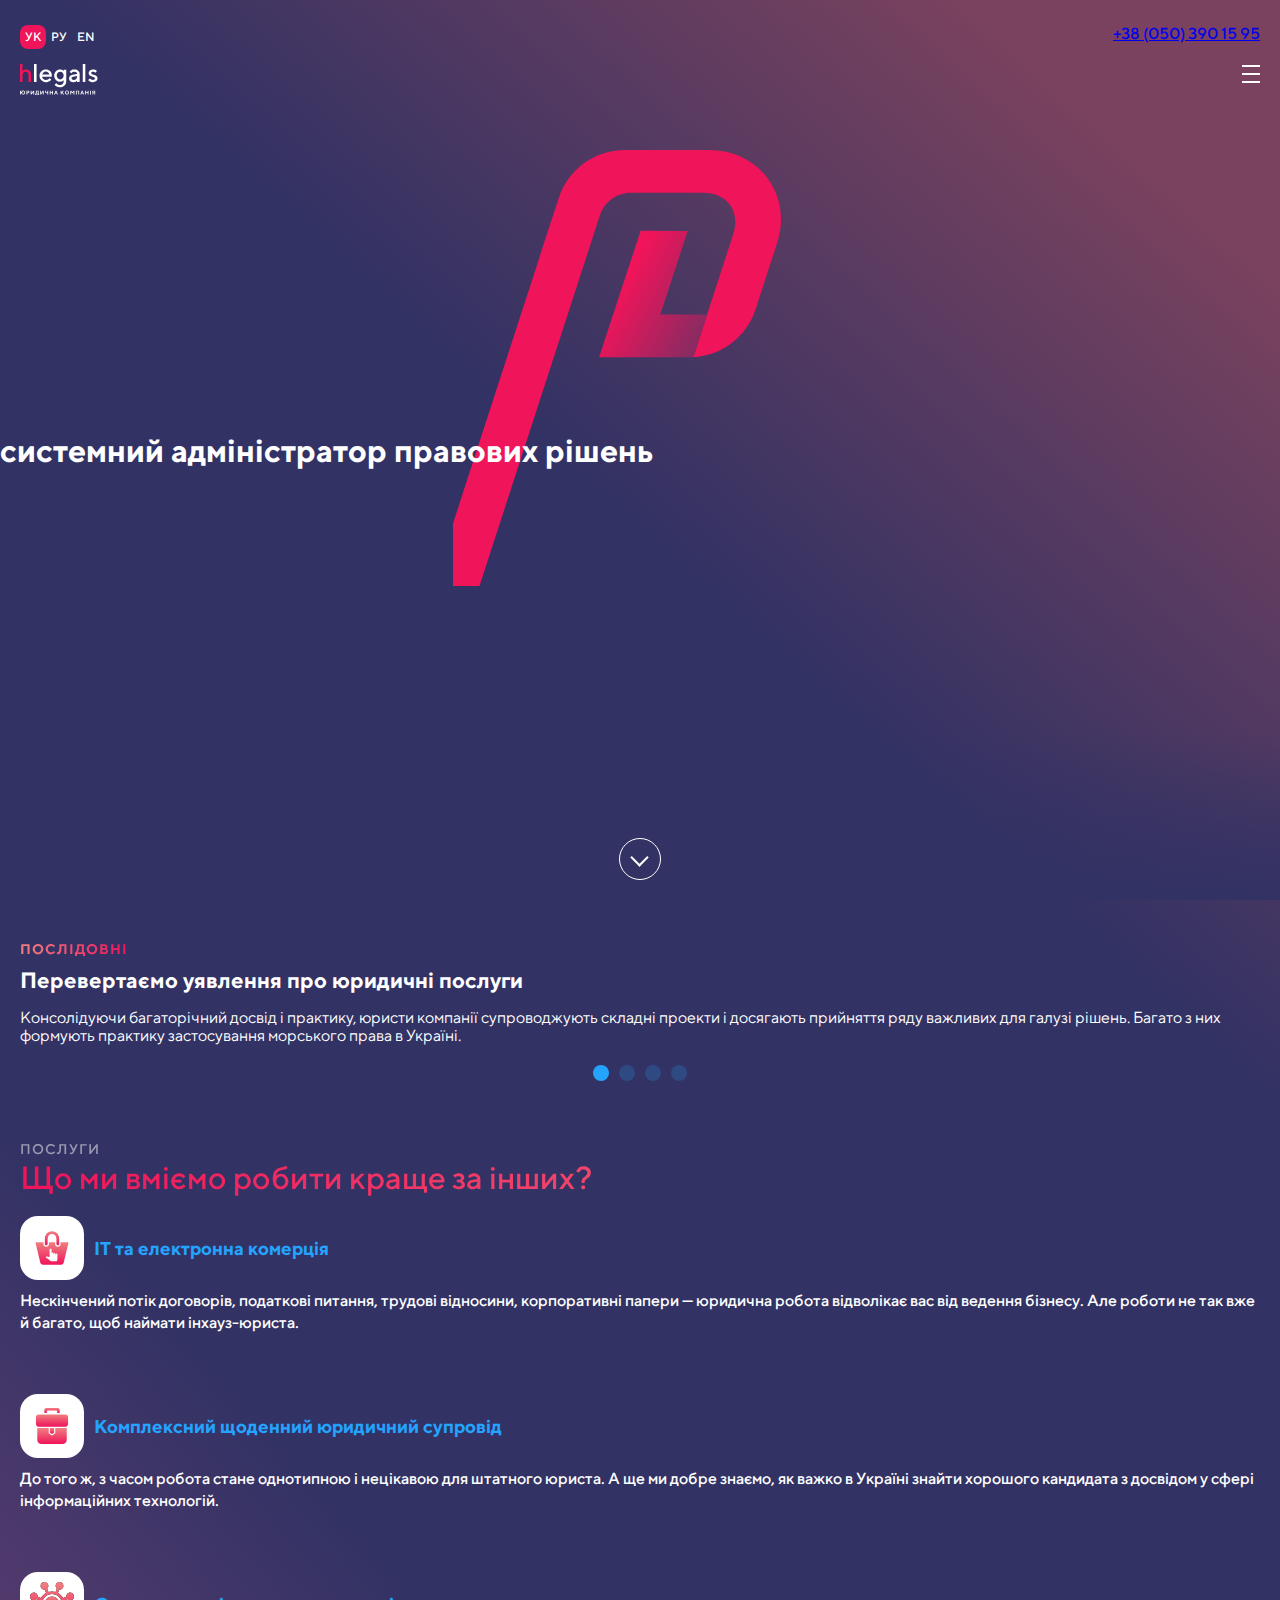
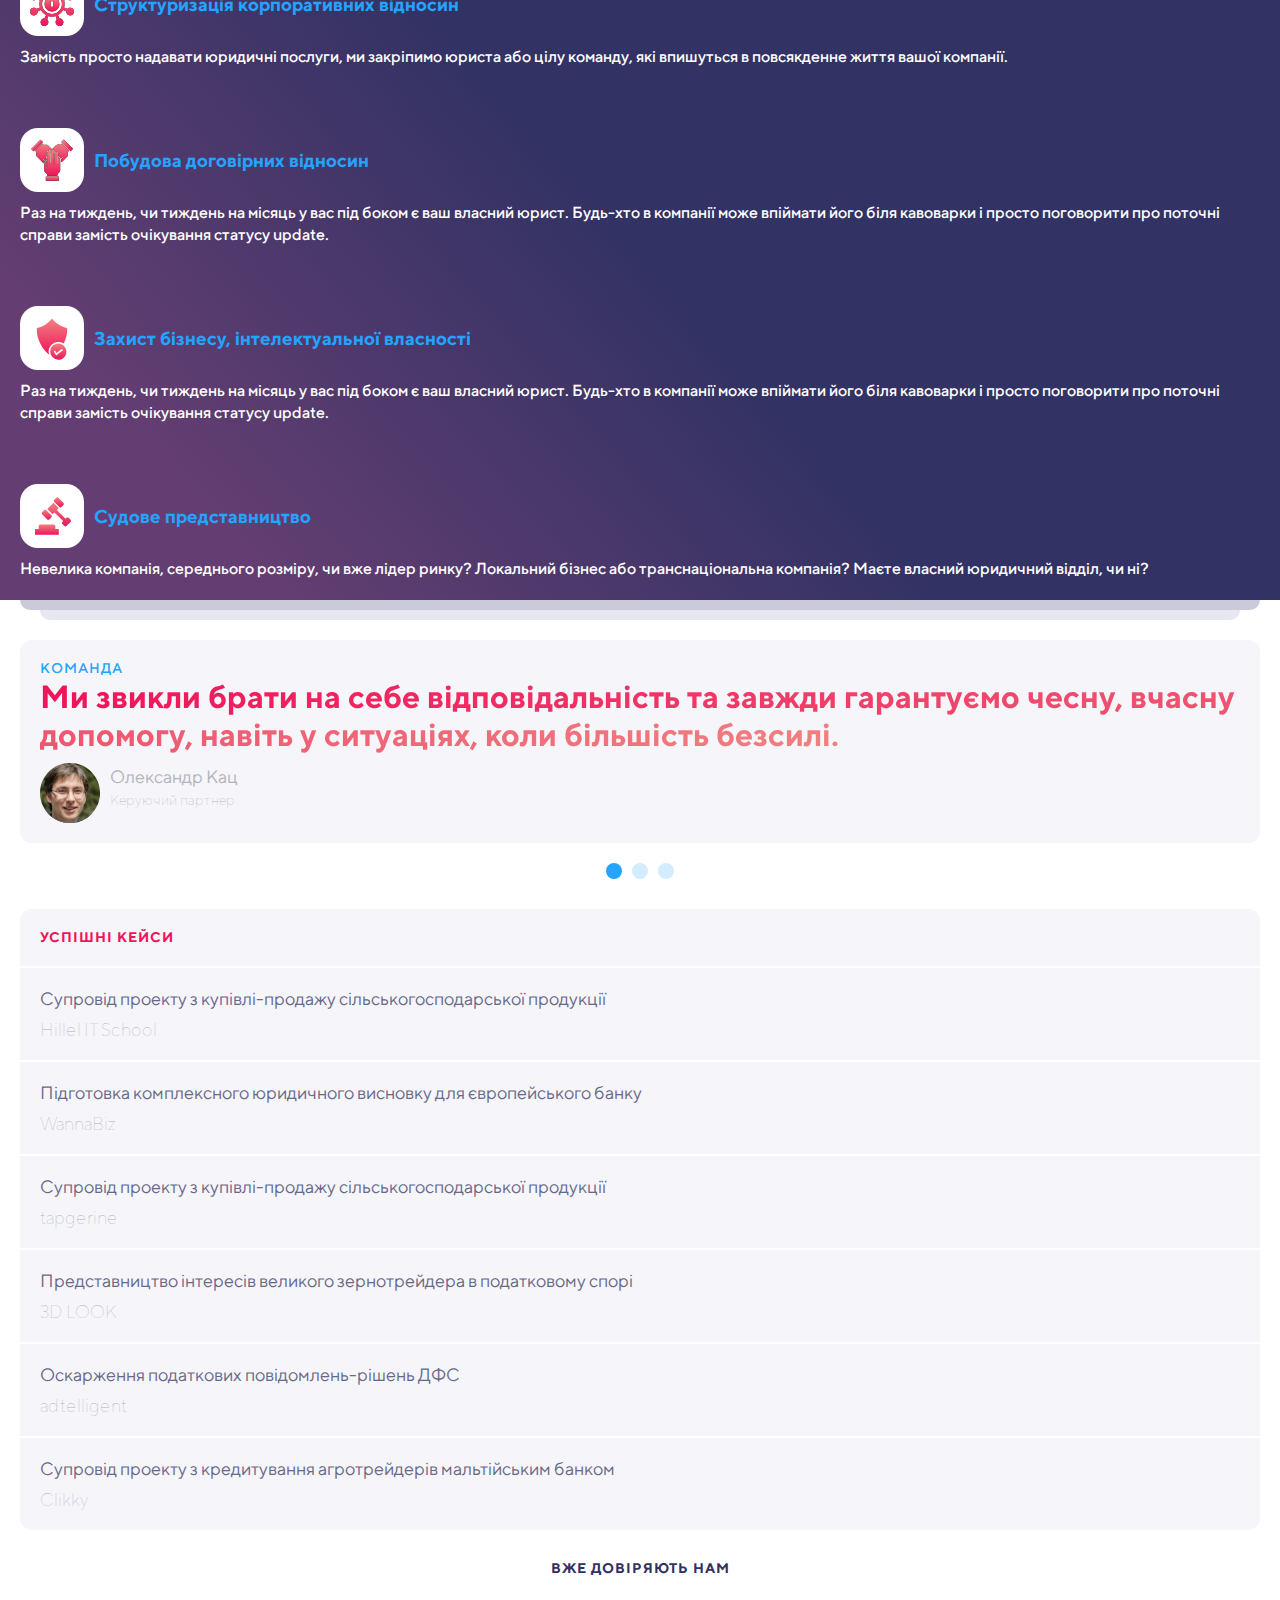
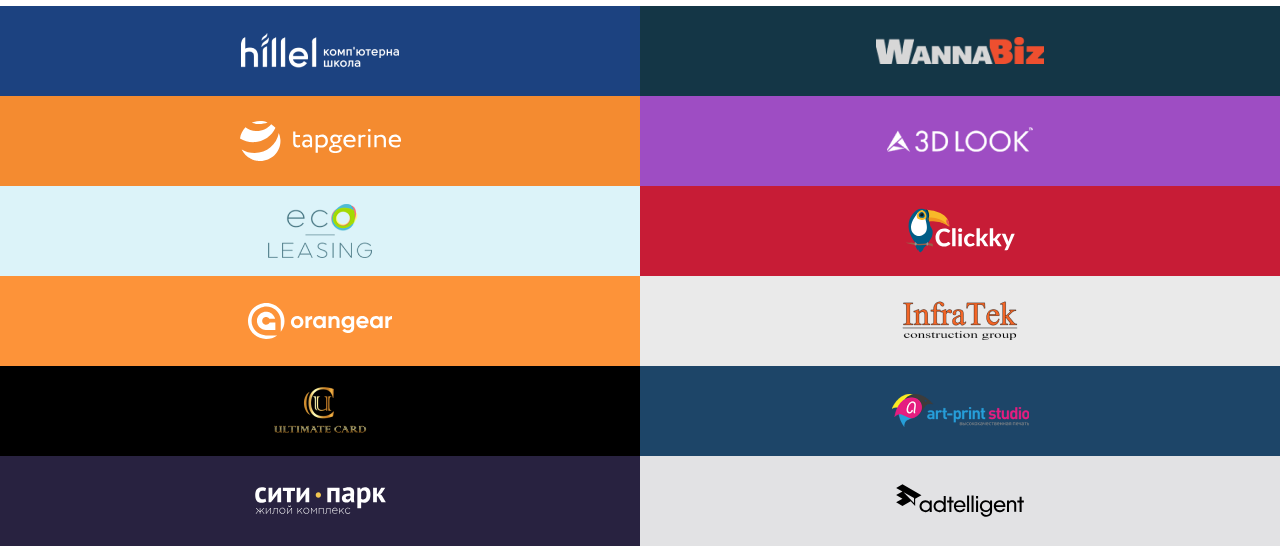
==== index.html @ 824cd785 "did 2 blocks" ====
<!DOCTYPE html>
<html lang="en">
    <head>
        <meta charset="UTF-8" />
        <meta http-equiv="X-UA-Compatible" content="IE=edge" />
        <meta name="viewport" content="width=device-width, initial-scale=1.0" />
        <link rel="stylesheet" href="reset.css" />
        <link rel="stylesheet" href="style.css" />
        <title>Hlegas</title>
    </head>
    <body>
        <header class="header flex">
            <nav class="flex row nav__top">
                <ul class="flex row">
                    <li class="active">ук</li>
                    <li>ру</li>
                    <li>en</li>
                </ul>
                <a href="#">+38 (050) 390 15 95</a>
            </nav>
            <div class="logo__top">
                <svg
                    width="78"
                    height="31"
                    viewBox="0 0 78 31"
                    fill="none"
                    xmlns="http://www.w3.org/2000/svg"
                >
                    <path
                        d="M5.17563 28.5456C5.17563 27.9899 4.98495 27.5213 4.60903 27.1345C4.23312 26.7477 3.77549 26.557 3.24158 26.557C2.7567 26.557 2.3372 26.7096 1.98308 27.0201C1.63441 27.3252 1.41649 27.6957 1.33477 28.137H0.817205V26.6387H0V30.4524H0.817205V28.8997H1.33477C1.41649 29.3628 1.63441 29.755 1.98308 30.0656C2.33176 30.3761 2.75126 30.5341 3.24158 30.5341C3.77549 30.5341 4.23312 30.3434 4.60903 29.9566C4.98495 29.5752 5.17563 29.1013 5.17563 28.5456ZM4.35842 28.5456C4.35842 28.9051 4.24946 29.2048 4.03154 29.439C3.80817 29.6787 3.54667 29.7986 3.24158 29.7986C2.93649 29.7986 2.67498 29.6787 2.45706 29.439C2.23369 29.2048 2.12473 28.9051 2.12473 28.5456C2.12473 28.186 2.23369 27.8863 2.45706 27.6466C2.67498 27.4124 2.93649 27.2925 3.24158 27.2925C3.54667 27.2925 3.80817 27.4124 4.03154 27.6466C4.24946 27.8863 4.35842 28.186 4.35842 28.5456Z"
                        fill="white"
                    />
                    <path
                        d="M6.4801 26.639V30.4526H7.29731V29.1995H8.08727C8.47953 29.1995 8.80641 29.0742 9.06247 28.8291C9.31853 28.5839 9.44928 28.2788 9.44928 27.9192C9.44928 27.5542 9.31853 27.2546 9.06247 27.004C8.80096 26.7588 8.47953 26.639 8.08727 26.639H6.4801ZM8.06003 27.3744C8.22347 27.3744 8.35967 27.4289 8.46863 27.5324C8.57759 27.636 8.63207 27.7667 8.63207 27.9192C8.63207 28.0718 8.57759 28.2025 8.46863 28.3061C8.35967 28.4096 8.22347 28.4641 8.06003 28.4641H7.29731V27.3744H8.06003Z"
                        fill="white"
                    />
                    <path
                        d="M14.1309 30.4526V26.639H13.4226L11.543 29.0633V26.639H10.7258V30.4526H11.4341L13.3136 28.0282V30.4526H14.1309Z"
                        fill="white"
                    />
                    <path
                        d="M15.1622 29.7171V31.2425H15.9794V30.4526H18.2676V31.2425H19.0848V29.7171H18.6217V26.639H15.9794V27.8103C15.9794 28.0663 15.9576 28.3061 15.9141 28.5294C15.8705 28.7582 15.8214 28.938 15.7724 29.0742C15.7179 29.205 15.658 29.3248 15.5872 29.4392C15.5164 29.5482 15.4728 29.619 15.4455 29.6517C15.4128 29.679 15.3965 29.7062 15.3802 29.7171H15.1622ZM16.7966 27.8103V27.3744H17.8045V29.7171H16.1974L16.2627 29.6517C16.3009 29.6081 16.3499 29.5373 16.4098 29.4338C16.4698 29.3303 16.5242 29.2104 16.5842 29.0742C16.6441 28.938 16.6931 28.7528 16.7313 28.5294C16.7748 28.3061 16.7966 28.0663 16.7966 27.8103Z"
                        fill="white"
                    />
                    <path
                        d="M23.6558 30.4526V26.639H22.9475L21.0679 29.0633V26.639H20.2507V30.4526H20.959L22.8385 28.0282V30.4526H23.6558Z"
                        fill="white"
                    />
                    <path
                        d="M25.9409 26.639H25.1237V27.8103C25.1237 28.2679 25.2435 28.622 25.4832 28.8727C25.7284 29.1287 26.0607 29.254 26.4857 29.254C26.8507 29.254 27.1503 29.1832 27.3846 29.0361V30.4526H28.2018V26.639H27.3846V28.2461L27.292 28.317C27.232 28.3605 27.1394 28.4041 27.0141 28.4532C26.8888 28.4967 26.7581 28.5185 26.6219 28.5185C26.4039 28.5185 26.2351 28.4586 26.1152 28.3387C26.0008 28.2134 25.9409 28.0391 25.9409 27.8103V26.639Z"
                        fill="white"
                    />
                    <path
                        d="M32.9928 26.639H32.1756V28.1644H30.5412V26.639H29.724V30.4526H30.5412V28.8999H32.1756V30.4526H32.9928V26.639Z"
                        fill="white"
                    />
                    <path
                        d="M36.4775 28.8454H35.5513L36.0144 27.5924L36.4775 28.8454ZM36.7499 29.5537L37.0767 30.4526H37.9484L36.4502 26.639H35.5785L34.0803 30.4526H34.952L35.2789 29.5537H36.7499Z"
                        fill="white"
                    />
                    <path
                        d="M41.5112 26.639H40.694V30.4526H41.5112V29.363L42.0015 28.8182L43.1183 30.4526H44.0717L42.5463 28.2189L43.9628 26.639H43.0094L41.5112 28.3006V26.639Z"
                        fill="white"
                    />
                    <path
                        d="M45.7307 28.5456C45.7307 28.1969 45.8505 27.8972 46.0902 27.6575C46.3245 27.4124 46.6133 27.2925 46.9565 27.2925C47.2997 27.2925 47.5885 27.4124 47.8227 27.6575C48.0624 27.8972 48.1823 28.1969 48.1823 28.5456C48.1823 28.8997 48.0624 29.1939 47.8227 29.4336C47.5885 29.6788 47.2997 29.7986 46.9565 29.7986C46.6133 29.7986 46.3245 29.6788 46.0902 29.4336C45.8505 29.1939 45.7307 28.8997 45.7307 28.5456ZM44.8862 28.5456C44.8862 29.0904 45.0878 29.5643 45.4855 29.9512C45.8832 30.338 46.3735 30.5341 46.9565 30.5341C47.5394 30.5341 48.0297 30.338 48.4275 29.9512C48.8252 29.5643 49.0267 29.0904 49.0267 28.5456C49.0267 27.9953 48.8252 27.5268 48.4275 27.14C48.0297 26.7532 47.5394 26.557 46.9565 26.557C46.3735 26.557 45.8832 26.7532 45.4855 27.14C45.0878 27.5268 44.8862 27.9953 44.8862 28.5456Z"
                        fill="white"
                    />
                    <path
                        d="M52.3742 28.3006L51.0667 26.639H50.3312V30.4526H51.1484V27.9192L52.3742 29.4719L53.6 27.9084V30.4526H54.4172V26.639H53.6926L52.3742 28.3006Z"
                        fill="white"
                    />
                    <path
                        d="M59.1797 26.639H55.9381V30.4526H56.7553V27.3744H58.3625V30.4526H59.1797V26.639Z"
                        fill="white"
                    />
                    <path
                        d="M62.665 28.8454H61.7388L62.2019 27.5924L62.665 28.8454ZM62.9374 29.5537L63.2642 30.4526H64.1359L62.6377 26.639H61.766L60.2678 30.4526H61.1395L61.4664 29.5537H62.9374Z"
                        fill="white"
                    />
                    <path
                        d="M68.4916 26.639H67.6744V28.1644H66.04V26.639H65.2228V30.4526H66.04V28.8999H67.6744V30.4526H68.4916V26.639Z"
                        fill="white"
                    />
                    <path
                        d="M70.831 26.639H70.0138V30.4526H70.831V26.639Z"
                        fill="white"
                    />
                    <path
                        d="M75.1863 26.639H73.4974C73.1161 26.639 72.8055 26.7588 72.5604 26.9985C72.3152 27.2382 72.1899 27.5379 72.1899 27.892C72.1899 28.0446 72.2172 28.1862 72.2607 28.3224C72.3098 28.4586 72.3642 28.5621 72.4296 28.6384C72.4896 28.7147 72.5549 28.7855 72.6367 28.8509C72.7129 28.9162 72.7674 28.9598 72.8001 28.9762C72.8273 28.9871 72.8546 29.0034 72.8709 29.0089L72.0537 30.4526H72.9254L73.6609 29.1178H74.3691V30.4526H75.1863V26.639ZM73.0071 27.892C73.0071 27.7395 73.0561 27.6196 73.1542 27.5215C73.2523 27.4235 73.3776 27.3744 73.5247 27.3744H74.3691V28.3823H73.5247C73.3776 28.3823 73.2523 28.3333 73.1542 28.2407C73.0561 28.1481 73.0071 28.0282 73.0071 27.892Z"
                        fill="white"
                    />
                    <path
                        d="M2.49057 7.62939e-05H0V17.9875H2.49057V11.3144C2.49057 10.1854 2.77137 9.29485 3.33296 8.66767C3.89456 8.04049 4.66371 7.71436 5.61598 7.71436C6.43396 7.71436 7.11765 8.01541 7.66704 8.59241C8.21643 9.18196 8.49722 9.92203 8.49722 10.8126V18.0001H11V10.8126C11 9.15687 10.5483 7.85234 9.64484 6.87394C8.7414 5.89555 7.55716 5.40635 6.11654 5.40635C5.70144 5.40635 5.28635 5.45652 4.88346 5.56941C4.46837 5.68231 4.13873 5.80774 3.87014 5.94572C3.60155 6.0837 3.34517 6.23422 3.11321 6.40983C2.88124 6.58544 2.72253 6.71088 2.64928 6.78614C2.57603 6.8614 2.51498 6.91157 2.49057 6.9492V7.62939e-05Z"
                        fill="#F0145A"
                    />
                    <path d="M16.5675 0H14V17.9725H16.5675V0Z" fill="white" />
                    <path
                        d="M31.7111 12.7089L31.8395 11.4252C31.8395 9.70496 31.2747 8.26716 30.1193 7.11178C28.9639 5.95641 27.5261 5.39156 25.8059 5.39156C24.0857 5.39156 22.5965 6.00776 21.3641 7.24016C20.1317 8.47256 19.5155 9.93604 19.5155 11.6819C19.5155 13.4792 20.1574 15.0197 21.4155 16.3034C22.6735 17.5872 24.1884 18.2291 25.9343 18.2291C26.6018 18.2291 27.218 18.1264 27.8342 17.9466C28.4504 17.7412 28.9639 17.5358 29.3234 17.3304C29.7085 17.0994 30.0936 16.8426 30.4274 16.5602C30.7612 16.2778 30.9922 16.0724 31.0949 15.944C31.1976 15.8156 31.2747 15.7386 31.326 15.6616L29.6571 13.9927L29.272 14.4805C29.0153 14.7886 28.5788 15.0967 27.9626 15.4305C27.3207 15.7643 26.6532 15.9183 25.9343 15.9183C24.9329 15.9183 24.0857 15.6102 23.3668 14.9683C22.6479 14.3265 22.2114 13.5819 22.083 12.7089H31.7111ZM25.8059 7.57393C26.7559 7.57393 27.5261 7.85636 28.168 8.39553C28.7842 8.96038 29.1693 9.65361 29.3234 10.5266H22.1857C22.4168 9.65361 22.8276 8.96038 23.4695 8.39553C24.0857 7.85636 24.8816 7.57393 25.8059 7.57393Z"
                        fill="white"
                    />
                    <path
                        d="M43.6855 17.2277C43.6855 18.3574 43.3518 19.2817 42.6585 20.0006C41.991 20.6939 41.1437 21.0533 40.091 21.0533C39.6289 21.0533 39.1667 20.9763 38.7303 20.8479C38.2938 20.7195 37.96 20.5655 37.6776 20.3858C37.3952 20.206 37.1384 20.0263 36.8817 19.7952C36.6506 19.5642 36.4965 19.4101 36.4195 19.3331C36.3425 19.2561 36.2911 19.179 36.2398 19.1277L34.5709 20.7966L34.7763 21.0533C34.9047 21.233 35.1358 21.4641 35.4439 21.7209C35.752 21.9519 36.1114 22.2087 36.5222 22.4654C36.933 22.6965 37.4465 22.9019 38.0884 23.0816C38.7303 23.2614 39.3978 23.3641 40.091 23.3641C41.8369 23.3641 43.2747 22.7735 44.4815 21.5925C45.6625 20.3858 46.253 18.948 46.253 17.2021V5.64831H43.6855V6.93206L43.2491 6.54693C42.9666 6.29018 42.5302 6.03343 41.914 5.77668C41.2978 5.51993 40.6302 5.39156 39.9627 5.39156C38.3965 5.39156 37.0614 5.98208 35.906 7.18881C34.7506 8.39553 34.1858 9.83333 34.1858 11.5536C34.1858 13.2738 34.7506 14.7116 35.906 15.9183C37.0614 17.125 38.3965 17.7156 39.9627 17.7156C40.3991 17.7156 40.8099 17.6642 41.2464 17.5615C41.6572 17.4331 41.991 17.3048 42.2734 17.1764C42.5558 17.048 42.8126 16.894 43.0437 16.7142C43.2747 16.5345 43.4545 16.4061 43.5058 16.3548L43.6855 16.1751V17.2277ZM36.7533 11.5536C36.7533 10.4752 37.0871 9.57658 37.7803 8.83201C38.4735 8.08743 39.2951 7.70231 40.2194 7.70231C41.1437 7.70231 41.9653 8.08743 42.6585 8.83201C43.3261 9.57658 43.6855 10.4752 43.6855 11.5536C43.6855 12.6319 43.3261 13.5305 42.6585 14.2751C41.9653 15.0197 41.1437 15.4048 40.2194 15.4048C39.2951 15.4048 38.4735 15.0197 37.7803 14.2751C37.0871 13.5305 36.7533 12.6319 36.7533 11.5536Z"
                        fill="white"
                    />
                    <path
                        d="M59.6544 17.9723V10.0131C59.6544 8.70363 59.1666 7.59961 58.2166 6.72666C57.2666 5.82803 56.0342 5.39156 54.5194 5.39156C53.9289 5.39156 53.3383 5.46858 52.7735 5.62263C52.2086 5.80236 51.7465 5.98208 51.4127 6.18748C51.0789 6.39288 50.7452 6.62396 50.4371 6.90638C50.129 7.16313 49.9492 7.34286 49.8465 7.44556C49.7695 7.54826 49.6925 7.62528 49.6411 7.70231L51.31 9.37118L51.6438 8.93471C51.8492 8.65228 52.2086 8.39553 52.7478 8.11311C53.287 7.83068 53.8775 7.70231 54.5194 7.70231C55.264 7.70231 55.8802 7.93338 56.368 8.36986C56.8558 8.80633 57.0869 9.37119 57.0869 10.0131L52.5938 10.7833C51.4897 10.963 50.5911 11.3995 49.9749 12.0927C49.333 12.786 48.9993 13.6332 48.9993 14.6346C48.9993 15.5845 49.4101 16.4061 50.2317 17.125C51.0789 17.8696 52.1059 18.2291 53.364 18.2291C53.8005 18.2291 54.2113 18.1777 54.6221 18.0493C55.0586 17.9466 55.3923 17.8183 55.6748 17.6899C55.9572 17.5615 56.214 17.4075 56.445 17.2277C56.6761 17.048 56.8302 16.9196 56.9329 16.8683C57.0099 16.7913 57.0612 16.7142 57.0869 16.6886V17.9723H59.6544ZM53.7491 15.9183C53.0816 15.9183 52.5424 15.7643 52.1573 15.4562C51.7465 15.1481 51.5668 14.7886 51.5668 14.3778C51.5668 13.9413 51.6951 13.5562 51.9776 13.2738C52.26 12.9914 52.6451 12.786 53.1073 12.7089L57.0869 12.0671V12.3238C57.0869 13.4792 56.8045 14.3521 56.214 14.994C55.6234 15.6102 54.8018 15.9183 53.7491 15.9183Z"
                        fill="white"
                    />
                    <path
                        d="M65.3201 -3.8147e-06H62.7526V17.9725H65.3201V-3.8147e-06Z"
                        fill="white"
                    />
                    <path
                        d="M76.9945 7.06043L76.8404 6.88071C76.7377 6.77801 76.5837 6.64963 76.3526 6.46991C76.1215 6.29018 75.8648 6.13613 75.5824 5.95641C75.2999 5.80236 74.9148 5.67398 74.4527 5.54561C73.9905 5.44291 73.5027 5.39156 73.0149 5.39156C71.7568 5.39156 70.7298 5.75101 69.9082 6.46991C69.0609 7.21448 68.6501 8.03608 68.6501 8.98606C68.6501 9.67929 68.8041 10.2441 69.1122 10.7576C69.4203 11.2455 69.8055 11.6049 70.2933 11.8103C70.7555 12.0414 71.269 12.2725 71.8081 12.4522C72.3473 12.6319 72.8351 12.786 73.323 12.9143C73.7851 13.0684 74.1702 13.2481 74.4783 13.4792C74.7864 13.7103 74.9405 14.0184 74.9405 14.3778C74.9405 14.84 74.7608 15.2251 74.427 15.5075C74.0932 15.7643 73.5797 15.9183 72.8865 15.9183C72.3216 15.9183 71.7568 15.7643 71.2176 15.5075C70.6784 15.2251 70.3447 14.994 70.1649 14.8143C70.0109 14.6346 69.8825 14.4805 69.8055 14.3778L68.1366 16.0467L68.3163 16.2778C68.4447 16.4318 68.6244 16.6115 68.8812 16.8169C69.1636 17.048 69.4717 17.2534 69.8055 17.4588C70.1649 17.6642 70.6271 17.8439 71.1663 17.998C71.7054 18.152 72.296 18.2291 72.8865 18.2291C74.2473 18.2291 75.377 17.8439 76.2242 17.0994C77.0715 16.3548 77.508 15.4305 77.508 14.3778C77.508 13.6846 77.3539 13.0941 77.0458 12.6319C76.7377 12.1441 76.3526 11.7846 75.8648 11.5536C75.4026 11.2968 74.8891 11.0914 74.35 10.9117C73.8108 10.732 73.323 10.5522 72.8351 10.4495C72.373 10.3212 71.9879 10.1158 71.6798 9.88469C71.3717 9.65361 71.2176 9.34551 71.2176 8.98606C71.2176 8.65228 71.3717 8.34418 71.7054 8.08743C72.0135 7.83068 72.45 7.70231 73.0149 7.70231C73.4257 7.70231 73.8365 7.80501 74.2216 7.98473C74.6324 8.16446 74.9148 8.31851 75.0432 8.44688C75.1716 8.57526 75.2743 8.67796 75.3256 8.72931L76.9945 7.06043Z"
                        fill="white"
                    />
                </svg>
            </div>
            <nav class="flex">
                <input id="menu__toggle" type="checkbox" />
                <label class="menu__btn" for="menu__toggle">
                    <span></span>
                </label>
                <ul class="main__menu menu__box">
                    <li>про нас</li>
                    <li>послуги</li>
                    <li>команда</li>
                    <li>публікації</li>
                    <li>контакти</li>
                </ul>
            </nav>
        </header>
        <main>
            <div class="top__content">
                <div class="top__gradient">
                    <div class="banner flex">
                        <h1>системний адміністратор правових рішень</h1>
                        <div class="splash flex">
                            <div class="arrow"></div>
                        </div>
                    </div>
                    <div class="experience__and__services">
                        <div class="slider__wrap">
                            <div class="slider__content">
                                <strong class="subtitle">Послідовні</strong>
                                <h2>
                                    Перевертаємо уявлення про юридичні послуги
                                </h2>
                                <p>
                                    Консолідуючи багаторічний досвід і практику,
                                    юристи компанії супроводжують складні
                                    проекти і досягають прийняття ряду важливих
                                    для галузі рішень. Багато з них формують
                                    практику застосування морського права в
                                    Україні.
                                </p>
                            </div>
                            <ul class="slider__nav">
                                <li class="active__slider">Послідовні</li>
                                <li>Клієнтоорієнтовані</li>
                                <li>Інноваційні</li>
                                <li>Бізнес-орієнтовані юристи</li>
                            </ul>
                        </div>
                    </div>
                </div>
                <div class="services__block">
                    <div class="service">
                        <a class="service__link" href="#"><p>послуги</p></a>
                        <strong class="about__us"
                            >Що ми вміємо робити краще за інших?</strong
                        >
                        <div class="service__title">
                            <div class="logo flex">
                                <img
                                    src="images/iconfinder_shopping-purse_353439.svg"
                                    alt="shopping purse"
                                />
                            </div>
                            <div class="title">
                                <h3>IT та електронна комерція</h3>
                            </div>
                        </div>
                        <div class="service__content">
                            <p>
                                Нескінчений потік договорів, податкові питання,
                                трудові відносини, корпоративні папери —
                                юридична робота відволікає вас від ведення
                                бізнесу. Але роботи не так вже й багато, щоб
                                наймати інхауз-юриста.
                            </p>
                        </div>
                    </div>
                    <div class="service">
                        <div class="service__title">
                            <div class="logo flex">
                                <img
                                    src="images/iconfinder_20_2959850.svg"
                                    alt="work"
                                />
                            </div>
                            <div class="title">
                                <h3>Комплексний щоденний юридичний супровід</h3>
                            </div>
                        </div>
                        <div class="service__content">
                            <p>
                                До того ж, з часом робота стане однотипною і
                                нецікавою для штатного юриста. А ще ми добре
                                знаємо, як важко в Україні знайти хорошого
                                кандидата з досвідом у сфері інформаційних
                                технологій.
                            </p>
                        </div>
                    </div>
                    <div class="service">
                        <div class="service__title">
                            <div class="logo flex">
                                <img
                                    src="images/crowdfunding 1.svg"
                                    alt="crowdfunding"
                                />
                            </div>
                            <div class="title">
                                <h3>Структуризація корпоративних відносин</h3>
                            </div>
                        </div>
                        <div class="service__content">
                            <p>
                                Замість просто надавати юридичні послуги, ми
                                закріпимо юриста або цілу команду, які впишуться
                                в повсякденне життя вашої компанії.
                            </p>
                        </div>
                    </div>
                    <div class="service">
                        <div class="service__title">
                            <div class="logo flex">
                                <img
                                    src="images/iconfinder_collaborative-combine-hand-together-team_3790070 1.svg"
                                    alt="collaborate"
                                />
                            </div>
                            <div class="title">
                                <h3>Побудовa договірних відносин</h3>
                            </div>
                        </div>
                        <div class="service__content">
                            <p>
                                Раз на тиждень, чи тиждень на місяць у вас під
                                боком є ваш власний юрист. Будь-хто в компанії
                                може впіймати його біля кавоварки і просто
                                поговорити про поточні справи замість очікування
                                статусу update.
                            </p>
                        </div>
                    </div>
                    <div class="service">
                        <div class="service__title">
                            <div class="logo flex">
                                <img
                                    src="images/iconfinder_safety__security__shield__protection_2542039.svg"
                                    alt="safety"
                                />
                            </div>
                            <div class="title">
                                <h3>
                                    Захист бізнесу, інтелектуальної власності
                                </h3>
                            </div>
                        </div>
                        <div class="service__content">
                            <p>
                                Раз на тиждень, чи тиждень на місяць у вас під
                                боком є ваш власний юрист. Будь-хто в компанії
                                може впіймати його біля кавоварки і просто
                                поговорити про поточні справи замість очікування
                                статусу update.
                            </p>
                        </div>
                    </div>
                    <div class="service">
                        <div class="service__title">
                            <div class="logo flex">
                                <img src="images/Group.svg" alt="rights" />
                            </div>
                            <div class="title">
                                <h3>Судове представництво</h3>
                            </div>
                        </div>
                        <div class="service__content">
                            <p>
                                Невелика компанія, середнього розміру, чи вже
                                лідер ринку? Локальний бізнес або
                                транснаціональна компанія? Маєте власний
                                юридичний відділ, чи ні?
                            </p>
                        </div>
                    </div>
                </div>
            </div>
            <div class="team__block">
                <div class="team__item">
                    <a class="team__link" href="#"><p>команда</p></a>
                    <strong class="team__title"
                        >Ми звикли брати на себе відповідальність та завжди
                        гарантуємо чесну, вчасну допомогу, навіть у ситуаціях,
                        коли більшість безсилі.</strong
                    >
                    <div class="contact">
                        <img src="images/image.svg" alt="foto" />
                        <div class="contact__name flex">
                            <h4>Олександр Кац</h4>
                            <p>Керуючий партнер</p>
                        </div>
                    </div>
                </div>
            </div>
            <ul class="slider__nav">
                <li class="active__slider"></li>
                <li></li>
                <li></li>
            </ul>
            <div class="cases">
                <div class="case-title">
                    <h3>Успішні кейси</h3>
                </div>
                <div class="case-list">
                    <div class="case-item">
                        <p>
                            Супровід проекту з купівлі-продажу
                            сільськогосподарської продукції
                        </p>
                        <span class="case-item__company">Hillel IT School</span>
                    </div>
                    <div class="case-item">
                        <p>
                            Підготовка комплексного юридичного висновку для
                            європейського банку
                        </p>
                        <span class="case-item__company">WannaBiz</span>
                    </div>
                    <div class="case-item">
                        <p>
                            Супровід проекту з купівлі-продажу
                            сільськогосподарської продукції
                        </p>
                        <span class="case-item__company">tapgerine</span>
                    </div>
                    <div class="case-item">
                        <p>
                            Представництво інтересів великого зернотрейдера в
                            податковому спорі
                        </p>
                        <span class="case-item__company">3D LOOK</span>
                    </div>
                    <div class="case-item">
                        <p>Оскарження податкових повідомлень-рішень ДФС</p>
                        <span class="case-item__company">adtelligent</span>
                    </div>
                    <div class="case-item">
                        <p>
                            Супровід проекту з кредитування агротрейдерів
                            мальтійським банком
                        </p>
                        <span class="case-item__company">Clikky</span>
                    </div>
                </div>
            </div>

            <div class="partners flex column">
                <h3>Вже довіряють нам</h3>
                <div class="partner-list flex">
                    <div class="partner-item hillel">
                        <a href="#"
                            ><img src="images//hillel.png" alt="hilel"
                        /></a>
                    </div>
                    <div class="partner-item wannabiz">
                        <a href="#"
                            ><img src="images/wannabiz.png" alt="WannaBiz"
                        /></a>
                    </div>
                    <div class="partner-item tapgerine">
                        <a href="#"
                            ><img src="images/tapgerine.svg" alt="tapgerine"
                        /></a>
                    </div>
                    <div class="partner-item look">
                        <a href="#"
                            ><img src="images/3dlook.png" alt="3Dlook"
                        /></a>
                    </div>
                    <div class="partner-item ecolease">
                        <a href="#"
                            ><img src="images/ecolease.png" alt="ecolease"
                        /></a>
                    </div>
                    <div class="partner-item clickky">
                        <a href="#"
                            ><img src="images/clickky.svg" alt="clickky"
                        /></a>
                    </div>
                    <div class="partner-item orangear">
                        <a href="#"
                            ><img src="images/orangear.svg" alt="orangear"
                        /></a>
                    </div>
                    <div class="partner-item infratek">
                        <a href="#"
                            ><img src="images/infratek.png" alt="infratek"
                        /></a>
                    </div>
                    <div class="partner-item ultimatecard">
                        <a href="#"
                            ><img
                                src="images/ultimatecard.png"
                                alt="ultimatecard"
                        /></a>
                    </div>
                    <div class="partner-item artprint">
                        <a href="#"
                            ><img src="images/artprint.png" alt="artprint"
                        /></a>
                    </div>
                    <div class="partner-item sitipark">
                        <a href="#"
                            ><img src="images/sitipark.svg" alt="sitipark"
                        /></a>
                    </div>
                    <div class="partner-item adtelligent">
                        <a href="#"
                            ><img
                                src="images/adtelligent.svg"
                                alt="adtelligent"
                        /></a>
                    </div>
                </div>
            </div>
        </main>
        <footer></footer>
    </body>
</html>
---- style.css ----
@font-face {
    font-family: "TTNorms";
    src: url("fonts/TTNorms-Medium.woff"), url("fonts/TTNorms-Medium.woff2");
    font-style: normal;
    font-weight: 600;
}

@font-face {
    font-family: "TTNorms";
    src: url("fonts/TTNorms-Thin.woff"), url("fonts/TTNorms-Thin.woff2");
    font-style: normal;
    font-weight: 300;
}

@font-face {
    font-family: "TTNorms";
    src: url("fonts/TTNorms-Regular.woff"), url("fonts/TTNorms-Regular.woff2");
    font-style: normal;
    font-weight: 400;
}

@font-face {
    font-family: "TTNorms";
    src: url("fonts/TTNorms-Bold.woff"), url("fonts/TTNorms-Bold.woff2");
    font-style: normal;
    font-weight: 700;
}
*,
*:before,
*:after {
    box-sizing: border-box;
}

img {
    max-width: 100%;
    height: auto;
}

body {
    font-family: "TTNorms", sans-serif;
    font-weight: 600;
}

h2 {
    font-size: 22px;
    margin-top: 10px;
    margin-bottom: 15px;
}

h3 {
    margin: 0;
}

.flex {
    display: flex;
}

.row {
    flex-direction: row;
}

.column {
    flex-direction: column;
}

ul li {
    list-style-type: none;
}

.header {
    position: absolute;
    top: 0;
    left: 0;
    right: 0;
    flex-direction: column;
    padding-top: 25px;
    padding-right: 20px;
    padding-left: 20px;
    color: white;
}

.nav__top {
    justify-content: space-between;
    padding-bottom: 15px;
    text-transform: uppercase;
    font-size: 12px;
    text-align: center;
}
.nav__top a {
    font-size: 16px;
}

.nav__top li {
    padding: 5px;
}

.active {
    border-radius: 8px;
    background-color: rgba(240, 20, 90, 1);
}

.top__gradient {
    background-image: linear-gradient(
        42.01deg,
        #323264 14.33%,
        #323264 51.39%,
        #7a425e 87.53%
    );
    background-size: cover;
}

.banner {
    height: 100vh;
    align-items: center;
    text-align: center;
    background-image: url("images/Symbol\ Long\ leg.svg");
    background-repeat: no-repeat;
    background-position-y: 150px;
    background-position-x: center;
}

.splash {
    background-image: linear-gradient(
        180deg,
        rgba(50, 50, 100, 0) 16.67%,
        #323264 100%
    );
    height: 200px;
    bottom: 0;
    position: absolute;
    right: 0;
    left: 0;
    align-items: center;
    justify-content: center;
}

.arrow {
    position: relative;
    width: 42px;
    height: 42px;
    border-radius: 50%;
    border: 1px solid white;
    margin-bottom: 20px;
    margin-top: auto;
    padding-bottom: 3px;
    padding-right: 1px;
    border-radius: 50%;
    display: flex;
    justify-content: center;
    align-items: center;
}

.arrow:after {
    content: "";
    width: 13px;
    display: block;
    height: 13px;
    transform: rotate(45deg);
    border: 2px solid white;
    border-top: none;
    border: 1;
    border-left: none;
}

.top__content {
    min-height: 100vh;
    color: white;
}

.menu__btn {
    display: flex;
    align-items: center;
    position: fixed;
    top: 65px;
    right: 20px;
    width: 18px;
    height: 18px;
    cursor: pointer;
    z-index: 1;
}

.menu__btn > span,
.menu__btn > span::before,
.menu__btn > span::after {
    display: block;
    position: absolute;
    width: 100%;
    height: 2px;
    background-color: #fff;
}
.menu__btn > span::before {
    content: "";
    top: -8px;
}
.menu__btn > span::after {
    content: "";
    top: 8px;
}

.menu__box {
    display: block;
    position: fixed;
    visibility: hidden;
    top: 0;
    left: -100%;
    width: 100%;
    height: 100%;
    margin: 0;
    padding: 80px 0;
    list-style: none;
    text-align: center;
    background-image: linear-gradient(
        42.01deg,
        #323264 14.33%,
        #323264 51.39%,
        #7a425e 87.53%
    );
    box-shadow: 1px 0px 6px rgba(0, 0, 0, 0.2);
}

.menu__item {
    display: block;
    padding: 12px 24px;
    color: var(--color-secondary);
    font-family: "Roboto", sans-serif;
    font-size: 20px;
    font-weight: 400;
    text-decoration: none;
    text-transform: uppercase;
}

.menu__item:hover {
    background-color: #5555555e;
    color: var(--color-primary);
}

#menu__toggle {
    opacity: 0;
}

#menu__toggle:checked ~ .menu__btn > span {
    transform: rotate(45deg);
}

#menu__toggle:checked ~ .menu__btn > span::before {
    top: 0;
    transform: rotate(0);
}

#menu__toggle:checked ~ .menu__btn > span::after {
    top: 0;
    transform: rotate(90deg);
}

#menu__toggle:checked ~ .menu__box {
    visibility: visible;
    left: 0;
}

.slider__wrap {
    padding: 40px 20px;
}

.slider__content {
    font-weight: 400;
}

.subtitle {
    text-transform: uppercase;
    background: linear-gradient(90.13deg, #ef8080 0.84%, #f0145a 99.96%);
    -webkit-background-clip: text;
    -webkit-text-fill-color: transparent;
    font-size: 14px;
    letter-spacing: 1px;
}

.slider__nav {
    list-style-type: none;
    display: flex;
    justify-content: center;
    font-size: 0;
    line-height: 0;
    padding-top: 20px;
}

.slider__nav li {
    width: 16px;
    height: 16px;
    background: #24a3ff;
    opacity: 0.2;
    margin: 0 5px;
    border-radius: 50%;
}

.slider__nav > .active__slider {
    background: #24a3ff;
    opacity: 1;
}

.services__block {
    background-image: linear-gradient(
        228.57deg,
        #323264 11.93%,
        #323264 57.17%,
        #643e72 87.46%
    );
}

.service__link {
    font-size: 14px;
    line-height: 17px;
    letter-spacing: 1px;
    text-transform: uppercase;
    color: #ffffff;
    opacity: 0.5;
    text-decoration: none;
}

.about__us {
    font-size: 32px;
    line-height: 38px;
    background: linear-gradient(90.13deg, #f0145a 0.84%, #ef8080 99.96%);
    -webkit-background-clip: text;
    -webkit-text-fill-color: transparent;
    font-weight: 600;
    margin-bottom: 20px;
    display: block;
}

.service {
    padding: 20px;
    margin-bottom: 20px;
}

.service__list {
    font-weight: 400;
}

.service__title {
    display: flex;
    flex-direction: row;
    align-items: center;
}

.title {
    color: rgba(36, 163, 255, 1);
    margin-left: 10px;
}

.logo {
    background-color: white;
    border-radius: 18px;
    width: 64px;
    height: 64px;
    justify-content: center;
    align-items: center;
    flex-shrink: 0;
}

.service__content {
    line-height: 22px;
    font-size: 16px;
    margin-top: 10px;
}

.services__block {
    position: relative;
    margin-bottom: 40px;
}

.services__block::before {
    content: "";
    position: absolute;
    display: block;
    background-color: rgba(202, 202, 219, 1);
    border-radius: 0px 0px 12px 12px;
    bottom: -10px;
    margin: 0 20px;
    height: 10px;
    left: 0;
    right: 0;
}

.services__block::after {
    content: "";
    position: absolute;
    display: block;
    background-color: rgba(231, 231, 242, 1);
    border-radius: 0px 0px 12px 12px;
    bottom: -20px;
    margin: 0 40px;
    height: 10px;
    left: 0;
    right: 0;
}

.services__block::after {
    position: absolute;
}

.team__link {
    font-size: 14px;
    line-height: 17px;
    letter-spacing: 1px;
    text-transform: uppercase;
    color: #24a3ff;
    text-decoration: none;
}

.team__title {
    background: linear-gradient(90.13deg, #f0145a 0.84%, #ef8080 99.96%);
    -webkit-background-clip: text;
    -webkit-text-fill-color: transparent;
}

.team__block {
    background-color: #f5f5fa;
    border-radius: 12px;
    font-size: 32px;
    line-height: 38px;
    margin: 20px;
    padding: 20px;
    margin-bottom: 0;
}

.contact {
    display: flex;
    flex-direction: row;
    margin-top: 10px;
    line-height: 1.5;
}

.contact__name {
    flex-direction: column;
    color: rgba(179, 179, 186, 1);
    margin-left: 10px;
}

.contact__name p {
    font-size: 14px;
    font-weight: 300;
}

.contact__name h4 {
    font-size: 18px;
    font-weight: 400;
    margin: 0;
}

.cases {
    margin: 20px;
    margin-top: 30px;
    font-weight: 400;
}

.case-title {
    background-color: #f5f5fa;
    padding: 20px;
    border-radius: 12px 12px 0 0;
    color: rgba(240, 20, 90, 1);
}

.case-title > h3 {
    letter-spacing: 1px;
    text-transform: uppercase;
    font-size: 14px;
}

.case-item {
    background-color: #f5f5fa;
    padding: 20px;
    margin-top: 2px;
    font-size: 18px;
    line-height: 21px;
    color: rgba(104, 104, 135, 1);
}

.case-list :nth-child(6) {
    border-radius: 0 0 12px 12px;
}

.case-item__company {
    display: block;
    margin-top: 10px;
    font-weight: 300;
    color: rgba(179, 179, 186, 1);
}

.partners {
    align-items: center;
    justify-content: center;
}

.partners > h3 {
    margin-bottom: 30px;
    margin-top: 10px;
    color: rgba(50, 50, 100, 1);
    letter-spacing: 1px;
    text-transform: uppercase;
    font-size: 14px;
}

.partner-list {
    flex-wrap: wrap;
}

.partner-item {
    width: 50%;
    display: flex;
    justify-content: center;
    align-items: center;
    flex-direction: row;
    height: 90px;
}

.hillel {
    background-color: rgba(28, 66, 128, 1);
}

.wannabiz {
    background-color: rgba(20, 54, 70, 1);
}

.tapgerine {
    background-color: rgba(244, 139, 48, 1);
}

.look {
    background-color: rgba(158, 77, 195, 1);
}

.ecolease {
    background-color: rgba(220, 243, 249, 1);
}

.clickky {
    background-color: rgba(199, 28, 54, 1);
}

.orangear {
    background-color: rgba(253, 147, 57, 1);
}

.infratek {
    background-color: rgba(234, 234, 234, 1);
}

.ultimatecard {
    background-color: rgba(0, 0, 0, 1);
}

.artprint {
    background-color: rgba(29, 69, 104, 1);
}

.sitipark {
    background-color: rgba(40, 34, 64, 1);
}

.adtelligent {
    background-color: rgba(226, 226, 228, 1);
}
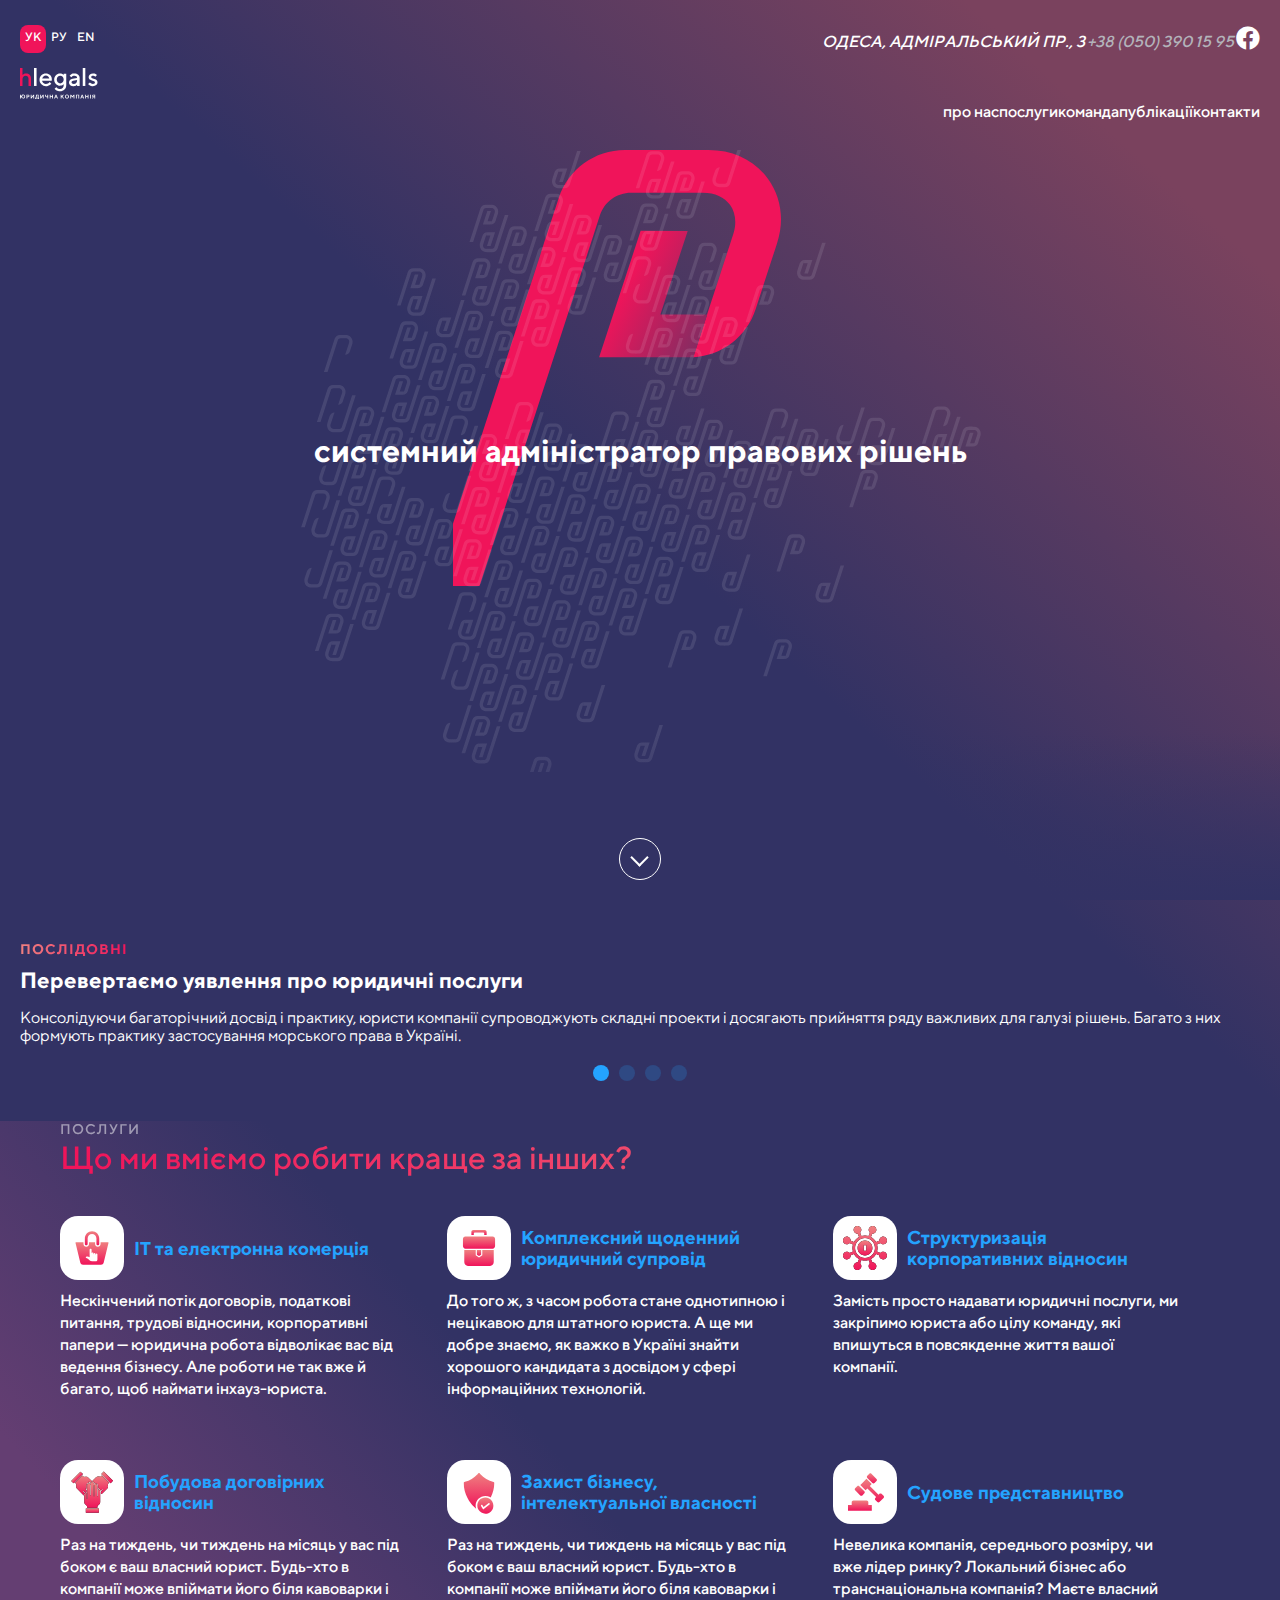
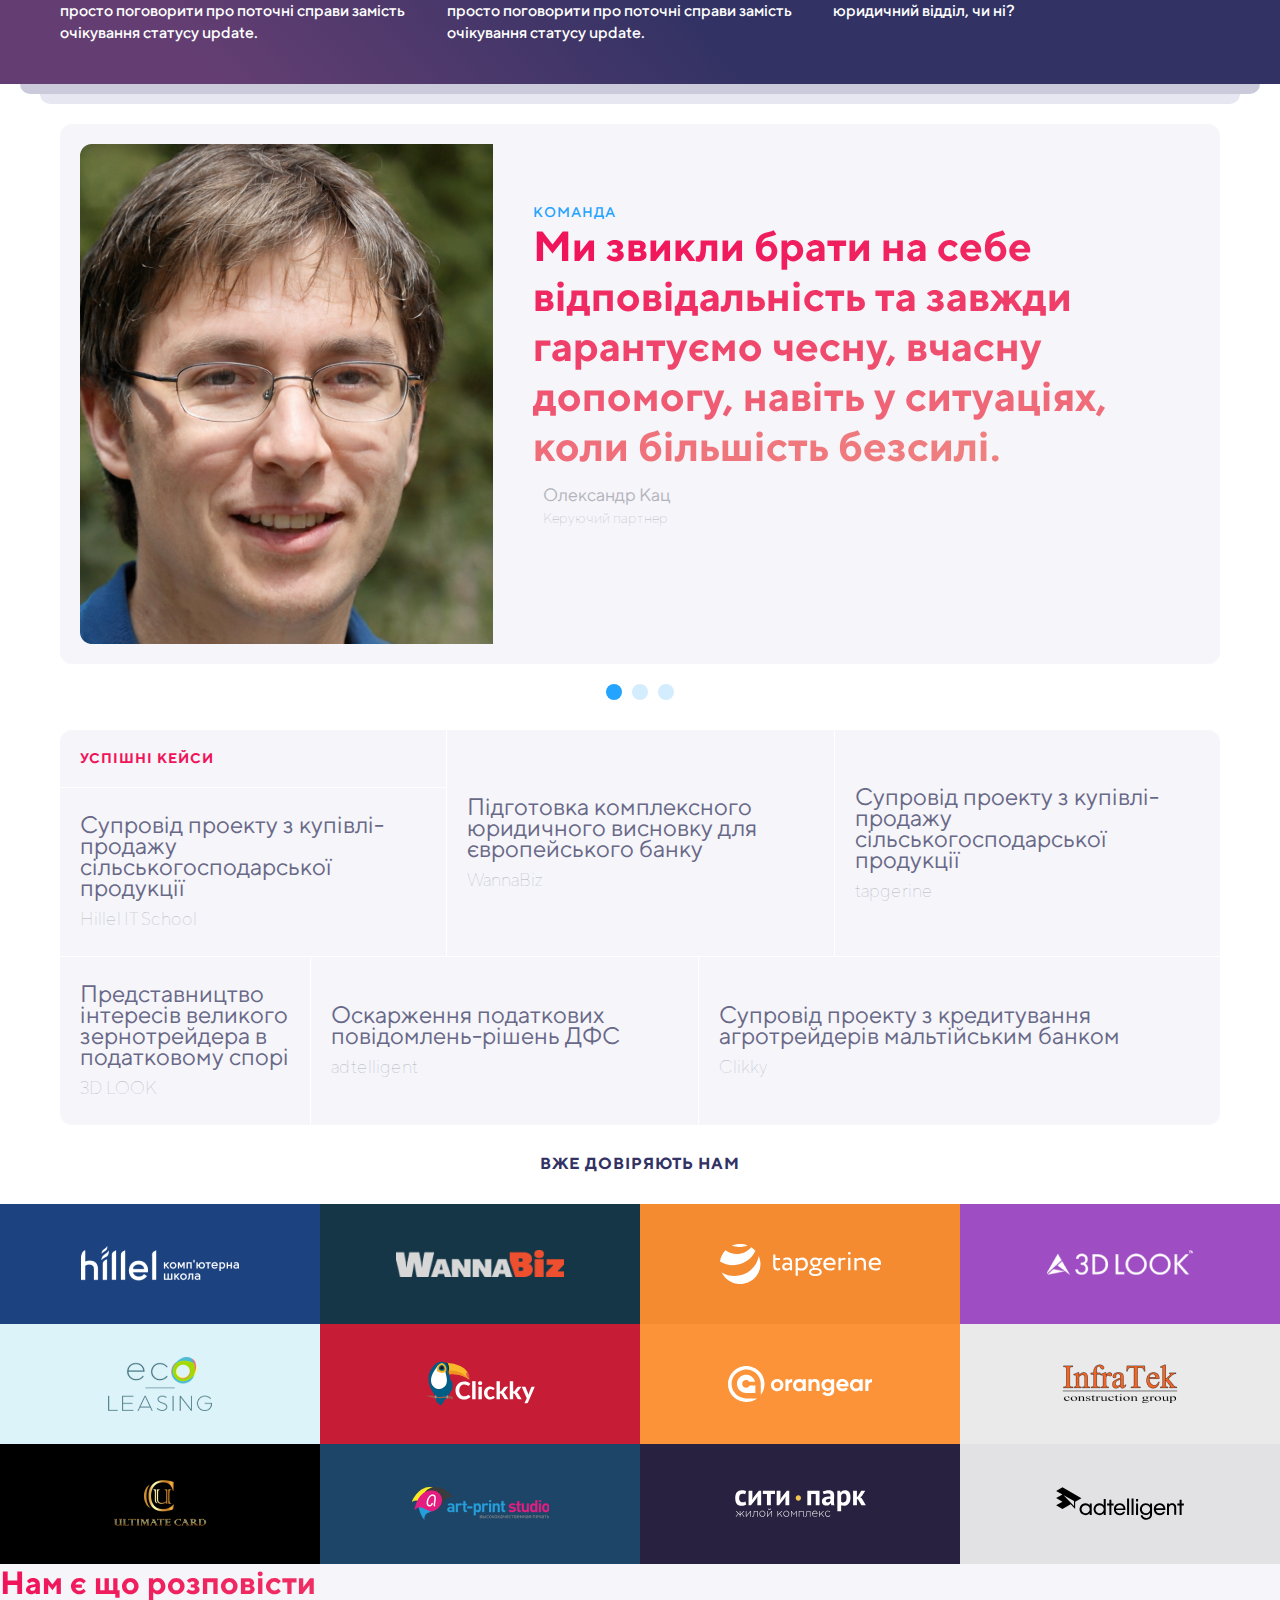
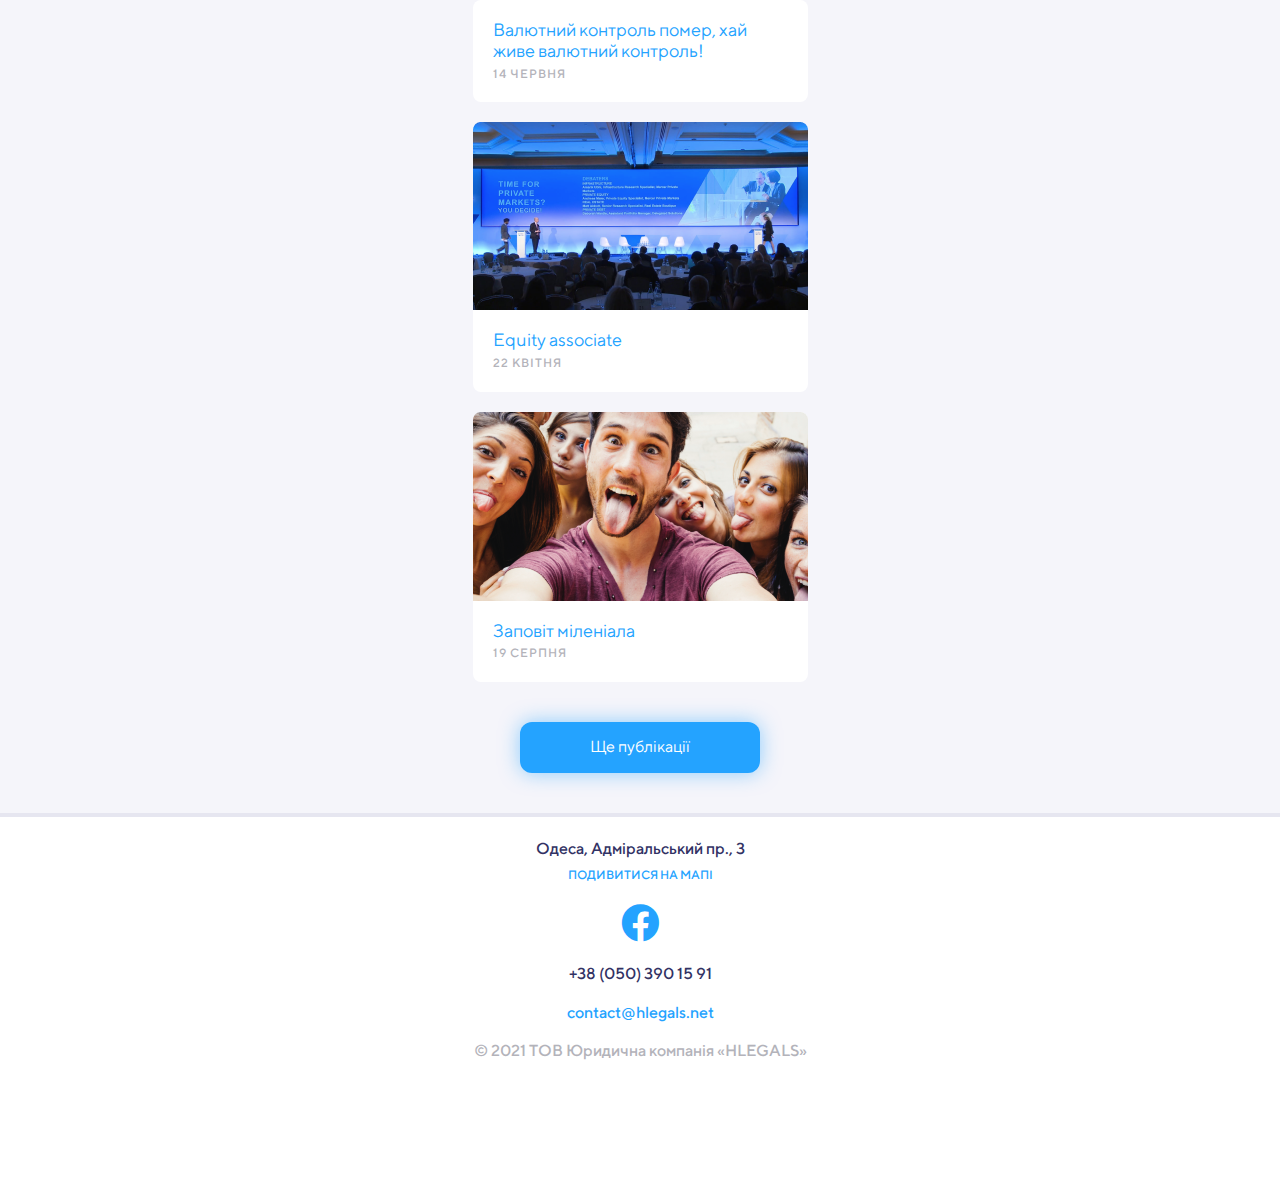
==== commit 9640e7ee: "new fix" ====
--- a/index.html
+++ b/index.html
@@ -6,17 +6,27 @@
         <meta name="viewport" content="width=device-width, initial-scale=1.0" />
         <link rel="stylesheet" href="reset.css" />
         <link rel="stylesheet" href="style.css" />
+        <link
+            rel="stylesheet"
+            href="https://cdnjs.cloudflare.com/ajax/libs/font-awesome/5.15.3/css/all.min.css"
+        />
         <title>Hlegas</title>
     </head>
     <body>
-        <header class="header flex">
+        <header class="header flex container">
             <nav class="flex row nav__top">
                 <ul class="flex row">
                     <li class="active">ук</li>
                     <li>ру</li>
                     <li>en</li>
                 </ul>
-                <a href="#">+38 (050) 390 15 95</a>
+                <address>
+                    <span class="address-top">Одеса, Адміральський пр., 3</span>
+                    <a href="#" class="top-number">+38 (050) 390 15 95</a>
+                    <span class="address-top-icon"
+                        ><i class="fab fa-facebook"></i
+                    ></span>
+                </address>
             </nav>
             <div class="logo__top">
                 <svg
@@ -131,7 +141,7 @@
                 </ul>
             </nav>
         </header>
-        <main>
+        <main class="container">
             <div class="top__content">
                 <div class="top__gradient">
                     <div class="banner flex">
@@ -166,11 +176,15 @@
                     </div>
                 </div>
                 <div class="services__block">
-                    <div class="service">
-                        <a class="service__link" href="#"><p>послуги</p></a>
+                    <div class="servise-top-title">
+                    <a class="service__link" href="#"><p>послуги</p></a>
                         <strong class="about__us"
                             >Що ми вміємо робити краще за інших?</strong
                         >
+                    </div>
+                        <div class="service-list">
+                    <div class="service">
+                        
                         <div class="service__title">
                             <div class="logo flex">
                                 <img
@@ -299,8 +313,10 @@
                         </div>
                     </div>
                 </div>
+                </div>
             </div>
             <div class="team__block">
+                <img src="images/image.png" alt="Alex">
                 <div class="team__item">
                     <a class="team__link" href="#"><p>команда</p></a>
                     <strong class="team__title"
@@ -327,39 +343,39 @@
                     <h3>Успішні кейси</h3>
                 </div>
                 <div class="case-list">
-                    <div class="case-item">
+                    <div class="case-item hillel-case">
                         <p>
                             Супровід проекту з купівлі-продажу
                             сільськогосподарської продукції
                         </p>
                         <span class="case-item__company">Hillel IT School</span>
                     </div>
-                    <div class="case-item">
+                    <div class="case-item wannabiz-case">
                         <p>
                             Підготовка комплексного юридичного висновку для
                             європейського банку
                         </p>
                         <span class="case-item__company">WannaBiz</span>
                     </div>
-                    <div class="case-item">
+                    <div class="case-item tapgerine-case">
                         <p>
                             Супровід проекту з купівлі-продажу
                             сільськогосподарської продукції
                         </p>
                         <span class="case-item__company">tapgerine</span>
                     </div>
-                    <div class="case-item">
+                    <div class="case-item look-case">
                         <p>
                             Представництво інтересів великого зернотрейдера в
                             податковому спорі
                         </p>
                         <span class="case-item__company">3D LOOK</span>
                     </div>
-                    <div class="case-item">
+                    <div class="case-item adtelligent-case">
                         <p>Оскарження податкових повідомлень-рішень ДФС</p>
                         <span class="case-item__company">adtelligent</span>
                     </div>
-                    <div class="case-item">
+                    <div class="case-item ckliky-case">
                         <p>
                             Супровід проекту з кредитування агротрейдерів
                             мальтійським банком
@@ -438,7 +454,47 @@
                     </div>
                 </div>
             </div>
+            <div class="news flex">
+                <strong class="news-title">Нам є що розповісти</strong>
+                <div class="news-list flex column">
+                    <div class="news-item">
+                        <div class="news-item__text">
+                            <h4>
+                                Валютний контроль помер, хай живе валютний
+                                контроль!
+                            </h4>
+                            <span class="date">14 червня</span>
+                        </div>
+                    </div>
+                    <div class="news-item">
+                        <img src="images/firstmassage.png" alt="massage" />
+                        <div class="news-item__text">
+                            <h4>Equity associate</h4>
+                            <span class="date">22 квітня</span>
+                        </div>
+                    </div>
+                    <div class="news-item">
+                        <img src="images/secondmassage.png" alt="massage" />
+                        <div class="news-item__text">
+                            <h4>Заповіт міленіала</h4>
+                            <span class="date">19 серпня</span>
+                        </div>
+                    </div>
+                    <button class="news-button">Ще публікації</button>
+                </div>
+            </div>
         </main>
-        <footer></footer>
+        <footer class="flex column">
+            <address class="flex column">
+                <a href="#" class="odessa">Одеса, Адміральський пр., 3</a>
+                <a href="#" class="footer-item">Подивитися на мапі</a>
+                <a href="#" class="icon"><i class="fab fa-facebook"></i></a>
+                <a href="#" class="address-item odessa">+38 (050) 390 15 91</a>
+                <a href="#" class="address-item">contact@hlegals.net</a>
+            </address>
+            <span class="copyrights"
+                >© 2021 ТОВ Юридична компанія «HLEGALS»</span
+            >
+        </footer>
     </body>
 </html>
--- a/style.css
+++ b/style.css
@@ -49,6 +49,20 @@
 
 h3 {
     margin: 0;
+}
+
+h4 {
+    margin: 0;
+    font-weight: 400;
+}
+
+body a {
+    color: rgba(36, 163, 255, 1);
+}
+
+.container {
+    max-width: 100%;
+    margin: 0 auto;
 }
 
 .flex {
@@ -86,6 +100,12 @@
     font-size: 12px;
     text-align: center;
 }
+
+.top-number {
+    color: rgba(179, 179, 186, 1);
+    text-decoration: none;
+}
+
 .nav__top a {
     font-size: 16px;
 }
@@ -560,3 +580,246 @@
 .adtelligent {
     background-color: rgba(226, 226, 228, 1);
 }
+
+.news {
+    background-color: rgba(245, 245, 250, 1);
+    flex-direction: column;
+}
+
+.news-title {
+    background-image: linear-gradient(90.13deg, #f0145a 0.84%, #ef8080 99.96%);
+    -webkit-background-clip: text;
+    -webkit-text-fill-color: transparent;
+    font-weight: bold;
+    font-size: 32px;
+}
+
+.news-list {
+    justify-content: center;
+    align-items: center;
+}
+
+.news-item {
+    background-color: #fff;
+    margin-bottom: 20px;
+    border-radius: 8px;
+    width: 335px;
+    color: rgba(36, 163, 255, 1);
+    font-size: 18px;
+}
+
+.date {
+    color: rgba(179, 179, 186, 1);
+    font-size: 12px;
+    letter-spacing: 1px;
+    text-transform: uppercase;
+    padding-top: 10px;
+}
+
+.news-item__text {
+    padding: 20px;
+}
+
+.news-button {
+    padding: 16px 70px;
+    border-radius: 12px;
+    background: rgba(36, 163, 255, 1);
+    box-shadow: 0px 0px 20px rgba(36, 163, 255, 0.5);
+    border: none;
+    color: white;
+    margin-top: 20px;
+    margin-bottom: 40px;
+}
+
+footer {
+    align-items: center;
+    padding-left: 20px;
+    padding-right: 20px;
+    padding-bottom: 118px;
+    padding-top: 23px;
+}
+
+footer address a {
+    text-align: center;
+    font-style: normal;
+    text-decoration: none;
+}
+
+.icon {
+    font-size: 38px;
+    margin: 20px 0;
+}
+
+.footer-item {
+    margin-top: 10px;
+    text-transform: uppercase;
+    font-size: 12px;
+}
+
+.address-item {
+    margin-bottom: 20px;
+}
+
+.copyrights {
+    color: rgba(179, 179, 186, 1);
+    text-align: center;
+}
+
+.odessa {
+    color: rgba(50, 50, 100, 1);
+}
+
+footer {
+    border-top: 4px solid #e6e6f0;
+}
+
+@media (min-width: 767px) {
+    .menu__btn {
+        display: none;
+    }
+
+    .main__menu {
+        display: flex;
+        flex-direction: row;
+        list-style-type: none;
+        visibility: visible;
+        position: initial;
+        background-color: transparent;
+        box-shadow: none;
+        padding: 0;
+        justify-content: flex-end;
+    }
+
+    .menu__box {
+        background-image: none;
+    }
+
+    .address-top-icon {
+        font-size: 24px;
+    }
+
+    .address-top {
+        font-size: 16px;
+    }
+
+    .banner {
+        justify-content: center;
+        background-image: url("images/Frame\ 2.svg"), url("images/Symbol\ Long\ leg.svg");
+    }
+    
+    .team__block {
+        margin-right: 60px;
+        margin-left: 60px;
+    }
+
+    .cases {
+        margin-right: 60px;
+        margin-left: 60px;
+        display: grid;
+        grid-template-columns: 1.3fr 0.7fr 1.3fr 0.7fr 2fr;
+        grid-template-rows: 1fr 3fr 3fr;
+        gap: 1px 1px;
+        grid-template-areas:
+            "case-title case-title wannabiz-case wannabiz-case tapgerine-case"
+            "hillel-case hillel-case wannabiz-case wannabiz-case tapgerine-case"
+            "look-case adtelligent-case adtelligent-case ckliky-case ckliky-case";
+    }
+
+    .case-list {
+        display: contents;
+    }
+
+    .case-title {
+        grid-area: case-title;
+    }
+    .hillel-case {
+        grid-area: hillel-case;
+    }
+    .look-case {
+        grid-area: look-case;
+    }
+    .wannabiz-case {
+        grid-area: wannabiz-case;
+    }
+    .tapgerine-case {
+        grid-area: tapgerine-case;
+    }
+    .adtelligent-case {
+        grid-area: adtelligent-case;
+    }
+    .ckliky-case {
+        grid-area: ckliky-case;
+    }
+
+    .case-title {
+        border-radius: 12px 0 0 0;
+    }
+
+    .case-item {
+        margin-top: 0;
+        font-size: 24px;
+        justify-content: center;
+        display: flex;
+        flex-direction: column;
+    }
+
+    .case-item__company {
+        font-size: 18px;
+    }
+
+    .case-list :nth-child(4) {
+        border-radius: 0 0 0 12px;
+    }
+
+    .case-list :nth-child(6) {
+        border-radius: 0 0 12px 0;
+    }
+
+    .case-list :nth-child(3) {
+        border-radius: 0 12px 0 0;
+    }
+
+    .partner-item {
+        width: 25%;
+        height: 120px;
+    }
+
+    .partners > h3 {
+        font-size: 16px;
+    }
+
+    .services__block {
+        padding: 0 60px;
+    }
+
+    .service-list {
+        display: flex;
+        flex-wrap: wrap;
+    }
+
+    .service {
+        width: 33.33%;
+        padding-left: 0;
+        padding-right: 40px;
+    }
+
+    .contact > img {
+        display: none;
+    }
+
+    .team__block {
+        display: flex;
+    }
+
+    .team__title {
+        font-size: 42px;
+        line-height: 50px;
+    }
+
+    .team__item {
+        padding-top: 60px;
+        padding-left: 40px;
+        padding-right: 40px;
+    }
+
+}
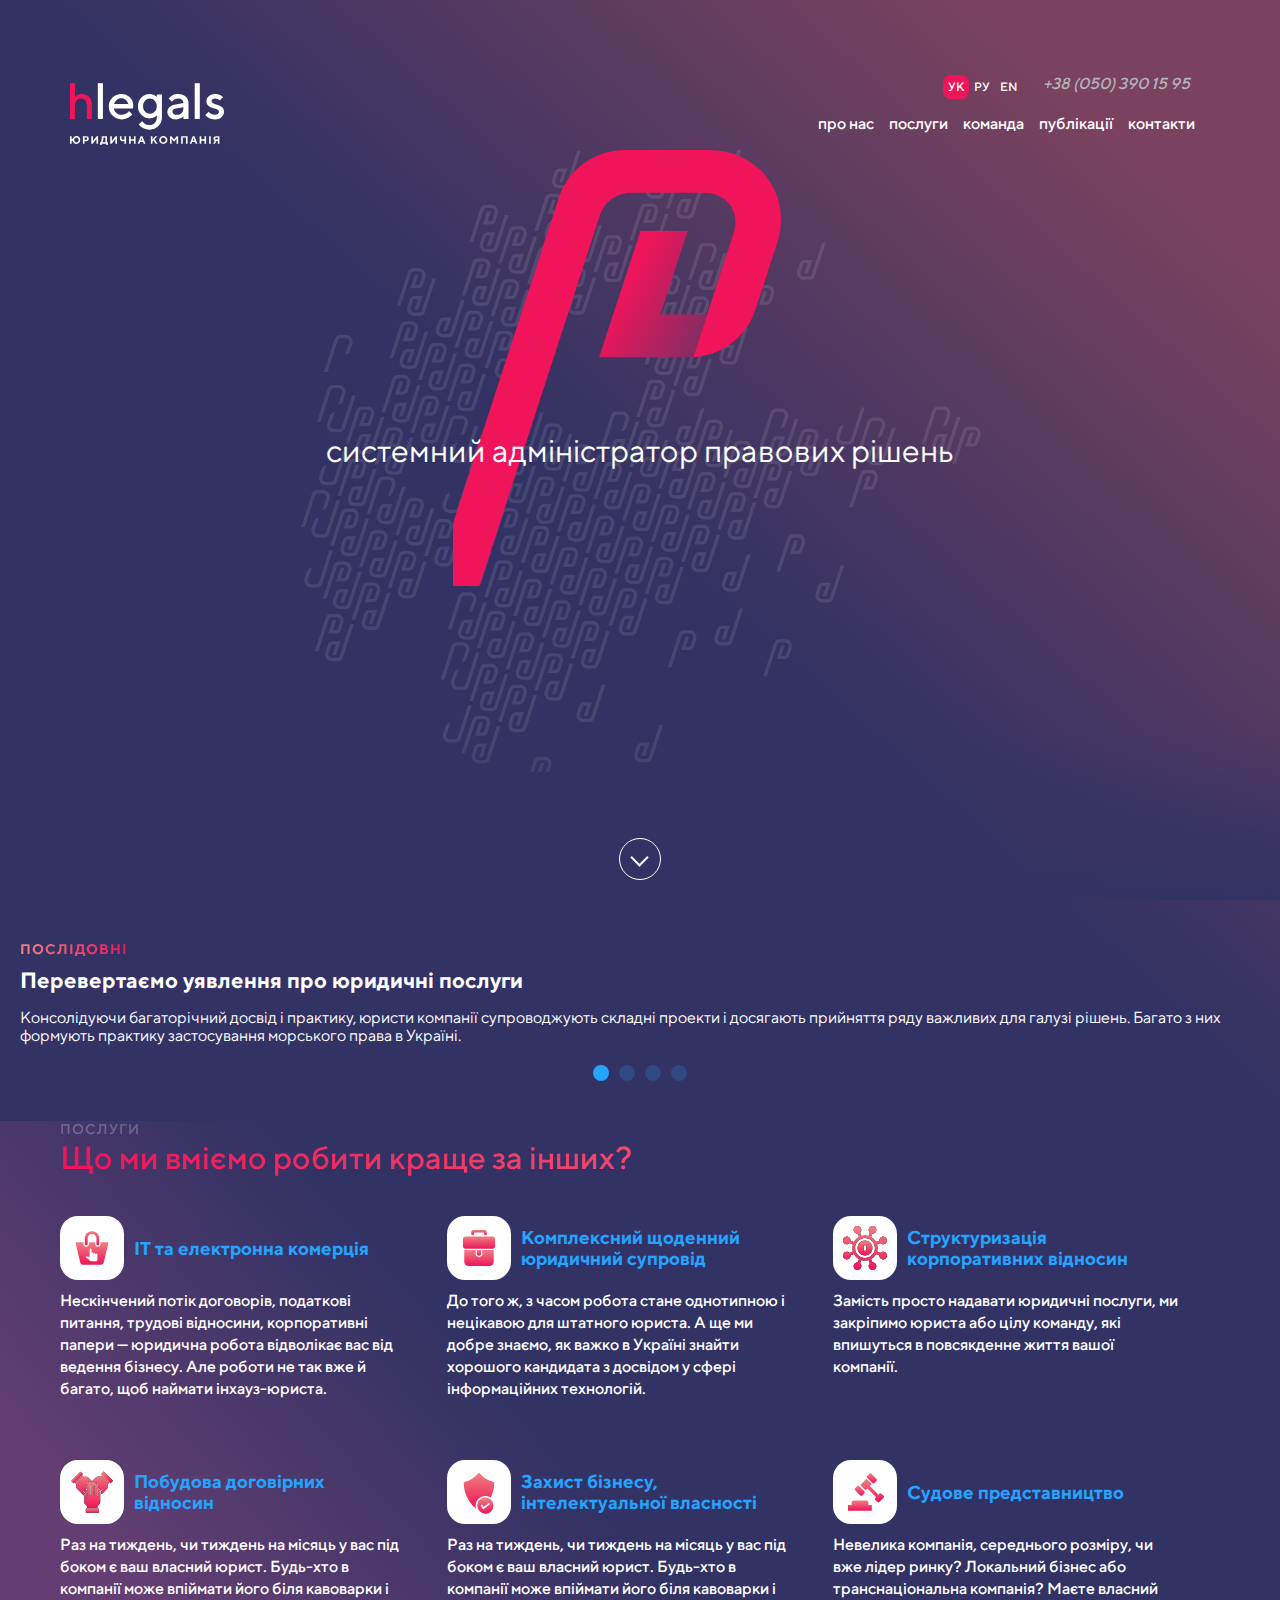
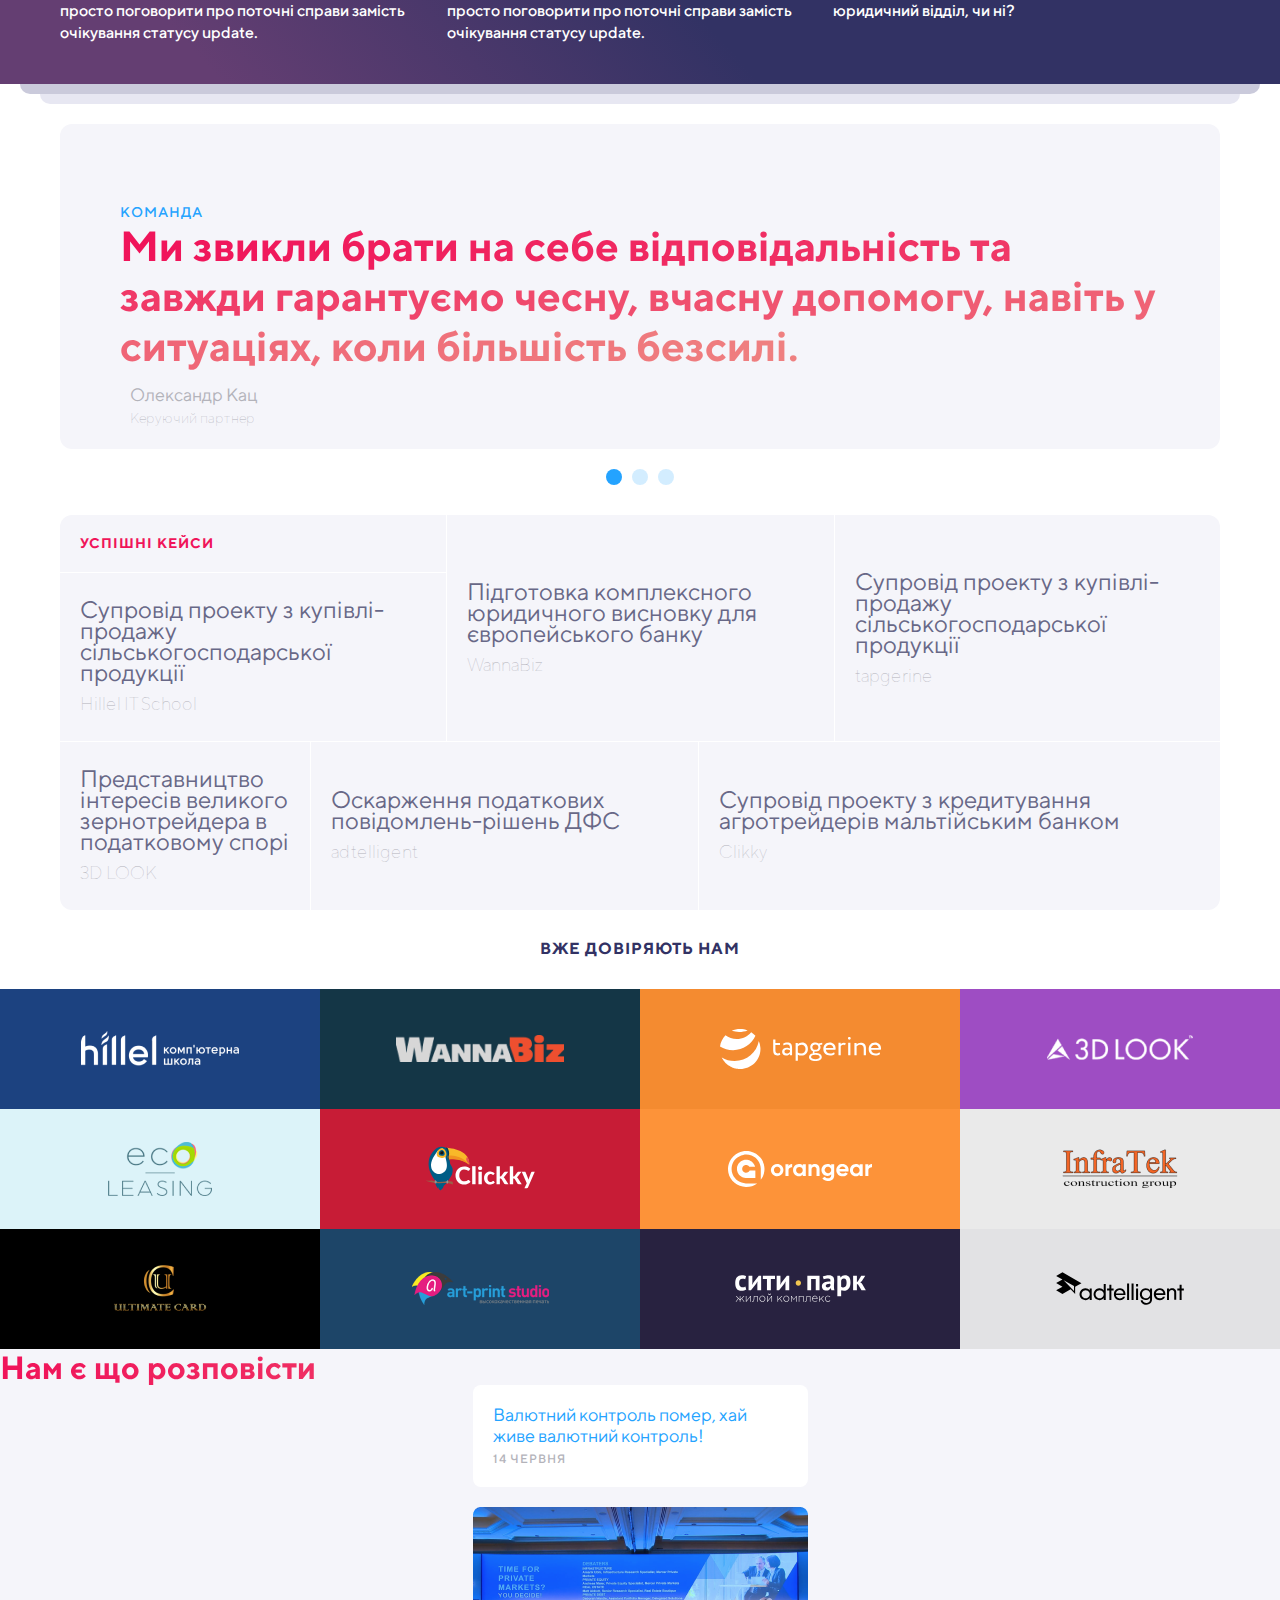
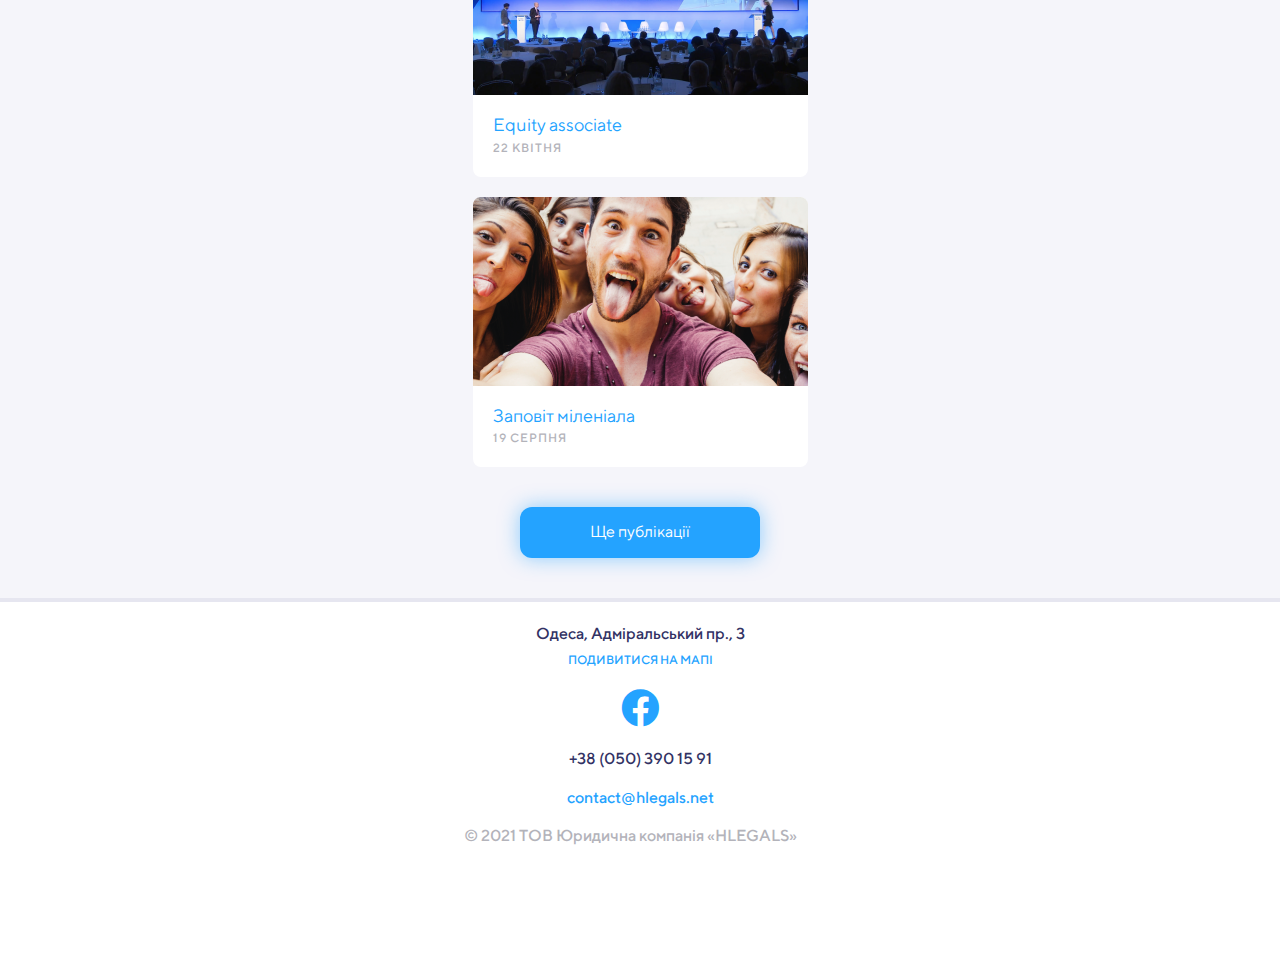
==== commit 3e36dbe7: "new" ====
--- a/index.html
+++ b/index.html
@@ -14,13 +14,13 @@
     </head>
     <body>
         <header class="header flex container">
-            <nav class="flex row nav__top">
-                <ul class="flex row">
+            <nav class="flex row nav__top nav-address">
+                <ul class="flex row languages">
                     <li class="active">ук</li>
                     <li>ру</li>
                     <li>en</li>
                 </ul>
-                <address>
+                <address class="nav-address">
                     <span class="address-top">Одеса, Адміральський пр., 3</span>
                     <a href="#" class="top-number">+38 (050) 390 15 95</a>
                     <span class="address-top-icon"
@@ -28,10 +28,8 @@
                     ></span>
                 </address>
             </nav>
-            <div class="logo__top">
+            <div class="logo__top logo-hlegas">
                 <svg
-                    width="78"
-                    height="31"
                     viewBox="0 0 78 31"
                     fill="none"
                     xmlns="http://www.w3.org/2000/svg"
@@ -132,7 +130,7 @@
                 <label class="menu__btn" for="menu__toggle">
                     <span></span>
                 </label>
-                <ul class="main__menu menu__box">
+                <ul class="main__menu menu__box navigation">
                     <li>про нас</li>
                     <li>послуги</li>
                     <li>команда</li>
--- a/style.css
+++ b/style.css
@@ -1,3 +1,5 @@
+@import "./about.css";
+
 @font-face {
     font-family: "TTNorms";
     src: url("fonts/TTNorms-Medium.woff"), url("fonts/TTNorms-Medium.woff2");
@@ -25,6 +27,7 @@
     font-style: normal;
     font-weight: 700;
 }
+
 *,
 *:before,
 *:after {
@@ -39,6 +42,12 @@
 body {
     font-family: "TTNorms", sans-serif;
     font-weight: 600;
+}
+
+h1 {
+    font-size: 32px;
+    font-weight: 500;
+    margin: 0 40px;
 }
 
 h2 {
@@ -106,6 +115,14 @@
     text-decoration: none;
 }
 
+span.address-top-icon {
+    display: none;
+}
+
+span.address-top {
+    display: none;
+}
+
 .nav__top a {
     font-size: 16px;
 }
@@ -127,6 +144,11 @@
         #7a425e 87.53%
     );
     background-size: cover;
+}
+
+.logo__top > svg{
+    width: 78px;
+    height: 31px;
 }
 
 .banner {
@@ -418,6 +440,10 @@
     position: absolute;
 }
 
+.service__link > p{
+    opacity: 0.5;
+}
+
 .team__link {
     font-size: 14px;
     line-height: 17px;
@@ -441,6 +467,10 @@
     margin: 20px;
     padding: 20px;
     margin-bottom: 0;
+}
+
+.team__block > img {
+    display: none;
 }
 
 .contact {
@@ -674,8 +704,46 @@
 }
 
 @media (min-width: 767px) {
+    .header {
+        display: grid; 
+    grid-auto-columns: 1fr; 
+    grid-template-columns: 1fr 1fr; 
+    grid-template-rows: 1fr 1fr; 
+    gap: 1px 1px; 
+    grid-template-areas: 
+    "logo-hlegas nav-address"
+    "logo-hlegas navigation"; 
+    margin: 50px;
+}
+
+    .logo-hlegas { grid-area: logo-hlegas; }
+    .nav-address { grid-area: nav-address; }
+    .navigation { grid-area: navigation; }
+    
+    .logo-hlegas {
+        display: flex;
+        align-items: center;
+    }
+
+    .logo__top > svg {
+        height: 62px;
+        width: 155px;
+    }
+
+    .languages {
+        margin-right: 20px;
+    }
+
+    .nav-address a, span {
+        margin-right: 20px;
+    }
+
     .menu__btn {
         display: none;
+    }
+
+    .main__menu li {
+        margin-right: 15px;
     }
 
     .main__menu {
@@ -704,7 +772,7 @@
 
     .banner {
         justify-content: center;
-        background-image: url("images/Frame\ 2.svg"), url("images/Symbol\ Long\ leg.svg");
+        background-image: url("images/Symbol\ Long\ leg.svg"),url("images/Frame\ 2.svg");
     }
     
     .team__block {
@@ -822,4 +890,7 @@
         padding-right: 40px;
     }
 
-}
+    .nav__top {
+        justify-content: flex-end;
+    }
+}
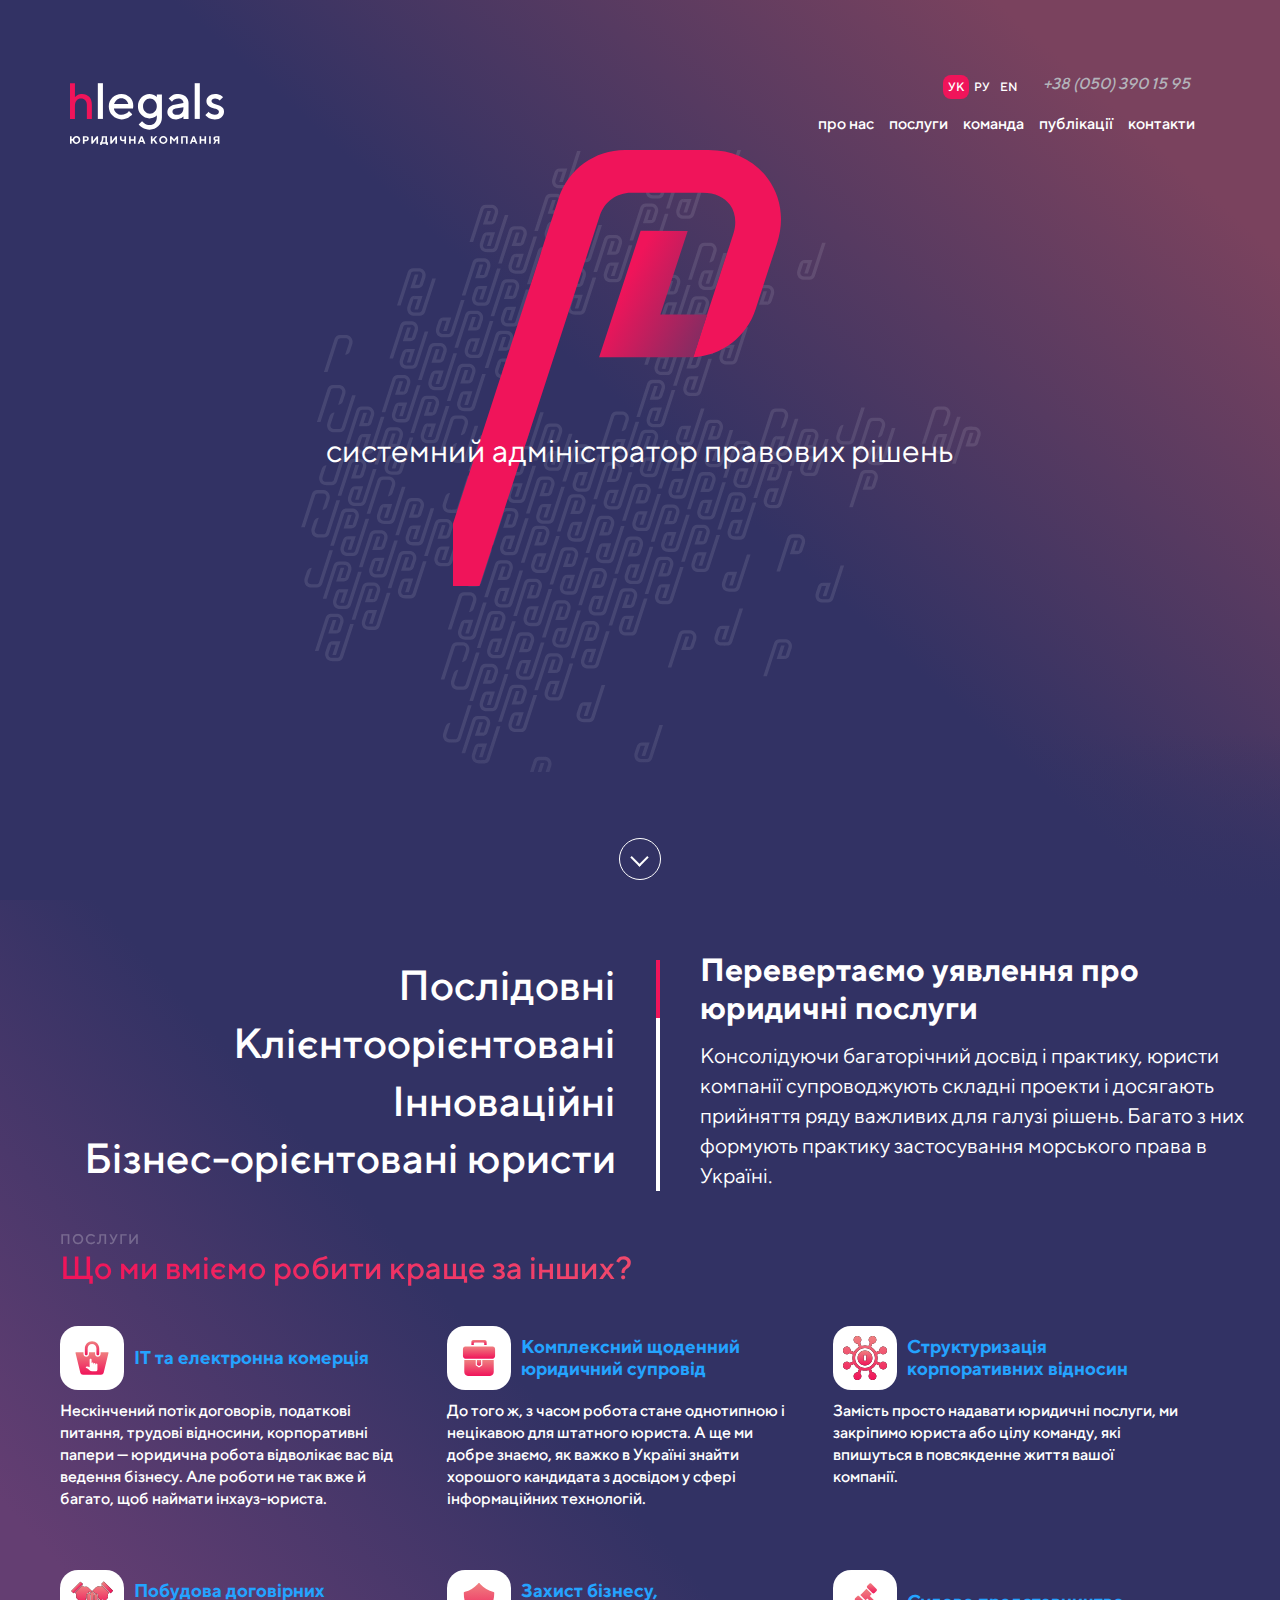
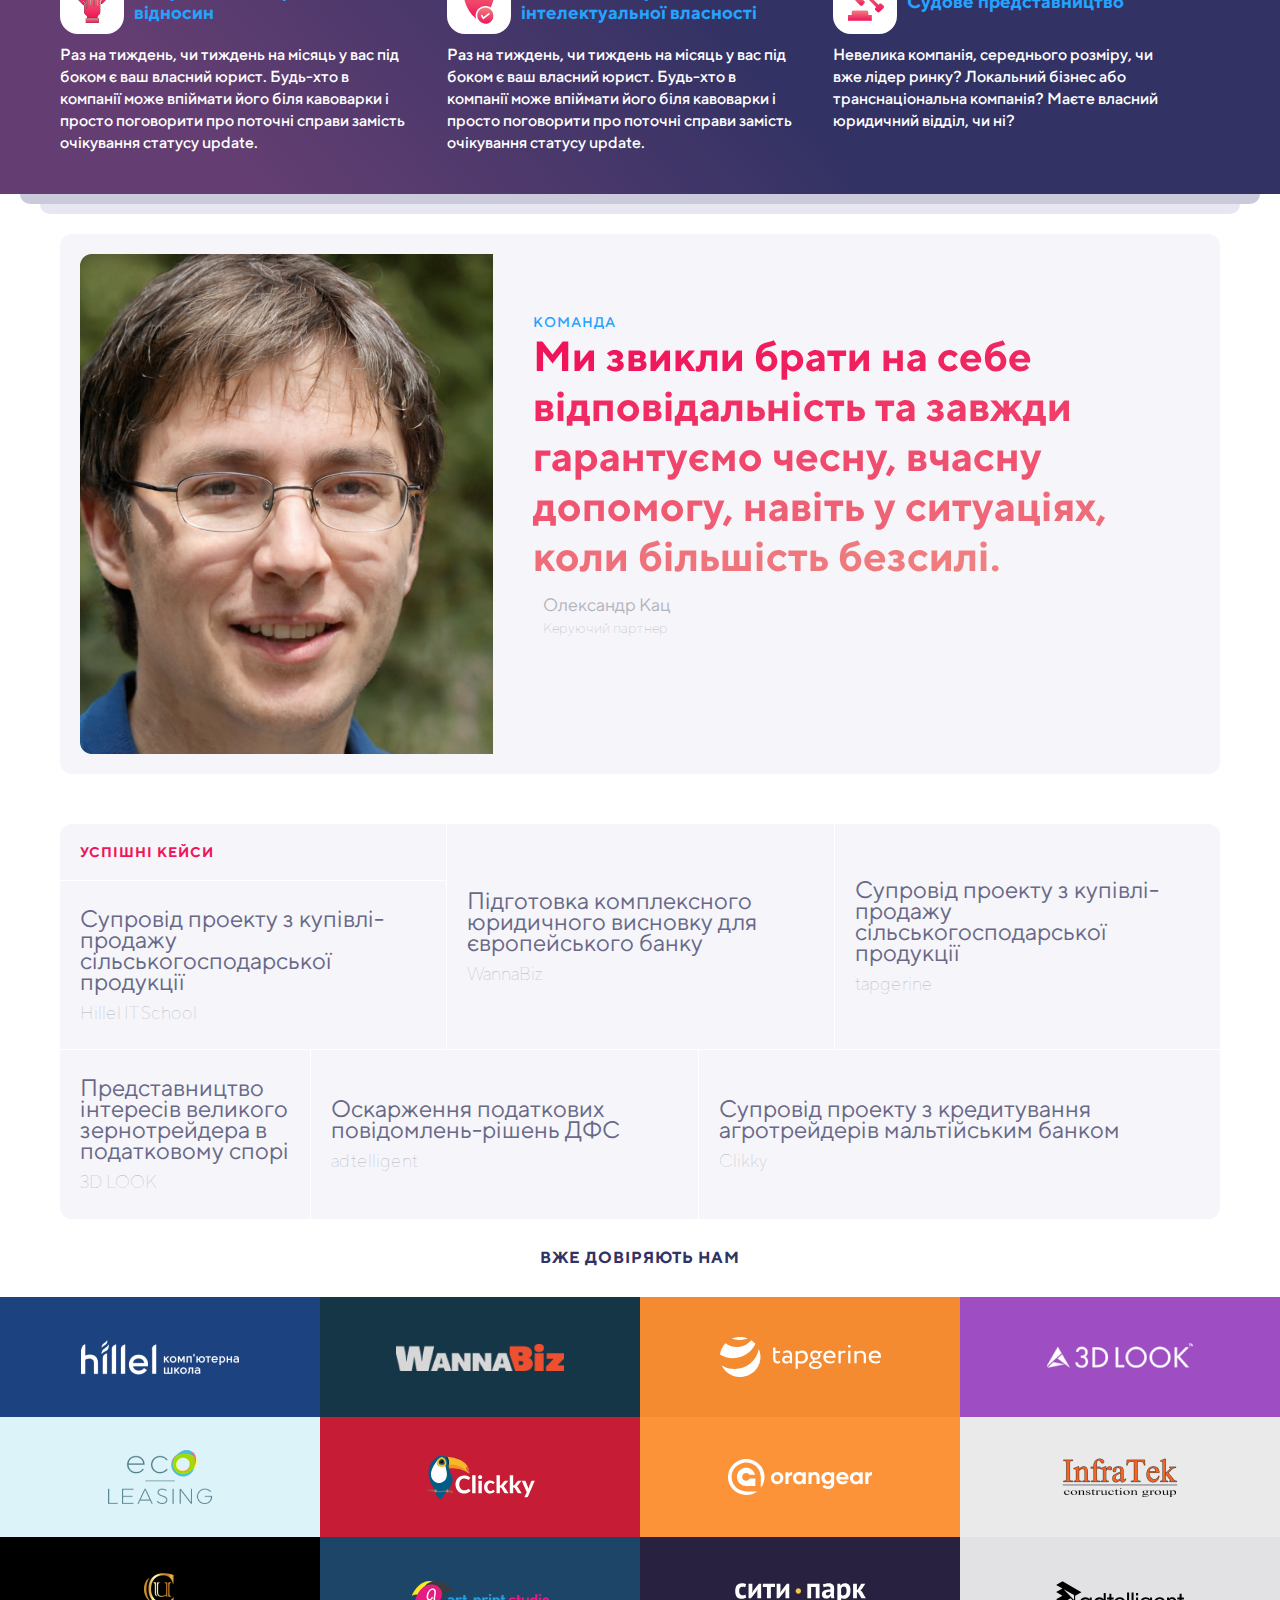
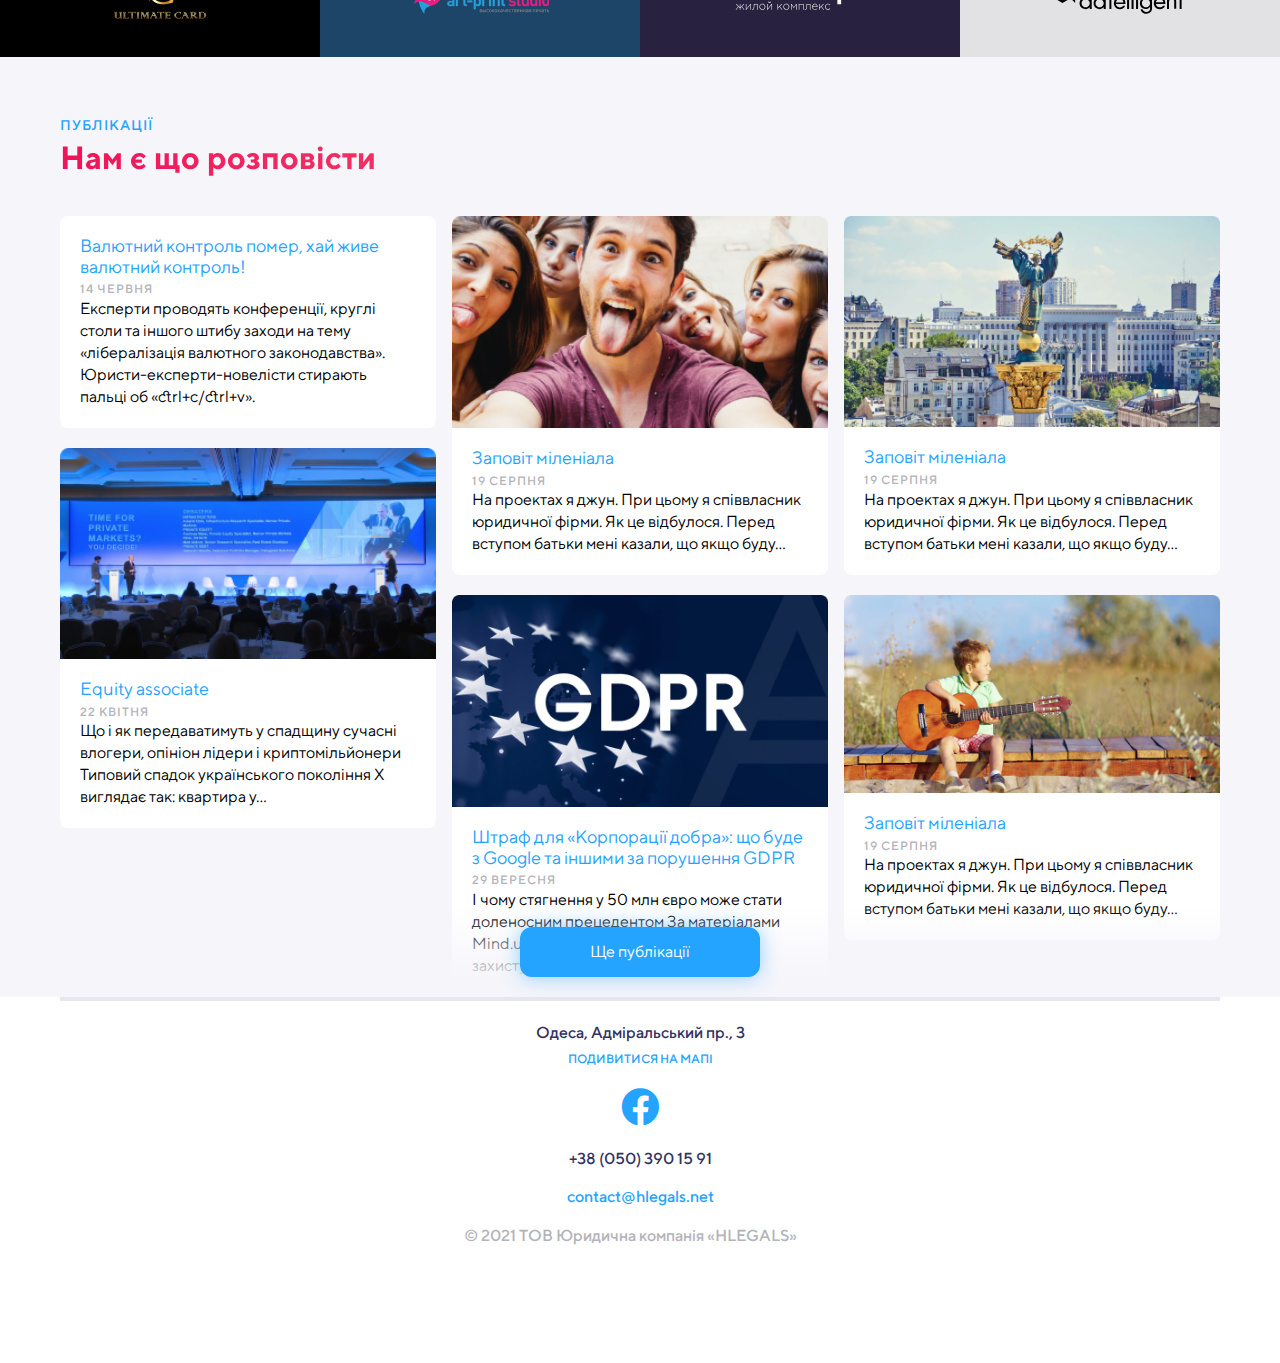
==== commit 0110050d: "update" ====
--- a/index.html
+++ b/index.html
@@ -148,6 +148,8 @@
                             <div class="arrow"></div>
                         </div>
                     </div>
+                </div>
+                    <div class="gradient-wrap">
                     <div class="experience__and__services">
                         <div class="slider__wrap">
                             <div class="slider__content">
@@ -172,7 +174,7 @@
                             </ul>
                         </div>
                     </div>
-                </div>
+                
                 <div class="services__block">
                     <div class="servise-top-title">
                     <a class="service__link" href="#"><p>послуги</p></a>
@@ -310,6 +312,7 @@
                             </p>
                         </div>
                     </div>
+                </div>
                 </div>
                 </div>
             </div>
@@ -453,7 +456,10 @@
                 </div>
             </div>
             <div class="news flex">
+                <div class="news-top">
+                <a class="team__link" href="#"><p>Публікації</p></a>
                 <strong class="news-title">Нам є що розповісти</strong>
+            </div>
                 <div class="news-list flex column">
                     <div class="news-item">
                         <div class="news-item__text">
@@ -462,23 +468,52 @@
                                 контроль!
                             </h4>
                             <span class="date">14 червня</span>
+                            <p>Експерти проводять конференції, круглі столи та іншого штибу заходи на тему «лібералізація валютного законодавства». Юристи-експерти-новелісти стирають пальці об «ctrl+c/ctrl+v».</p>
                         </div>
                     </div>
                     <div class="news-item">
-                        <img src="images/firstmassage.png" alt="massage" />
+                        <img src="images/firstmassage.png" alt="message" />
                         <div class="news-item__text">
                             <h4>Equity associate</h4>
                             <span class="date">22 квітня</span>
+                            <p>Що і як передаватимуть у спадщину сучасні влогери, опініон лідери і криптомільйонери Типовий спадок українського покоління Х виглядає так: квартира у…</p>
                         </div>
                     </div>
                     <div class="news-item">
-                        <img src="images/secondmassage.png" alt="massage" />
+                        <img src="images/secondmassage.png" alt="message" />
                         <div class="news-item__text">
                             <h4>Заповіт міленіала</h4>
                             <span class="date">19 серпня</span>
-                        </div>
-                    </div>
+                            <p>На проектах я джун. При цьому я співвласник юридичної фірми. Як це відбулося. Перед вступом батьки мені казали, що якщо буду…</p>
+                        </div>
+                    </div>
+                    <div class="news-item desktop">
+                        <img src="images/gdrp.png" alt="message" />
+                        <div class="news-item__text">
+                            <h4>Штраф для «Корпорації добра»: що буде з Google та іншими за порушення GDPR</h4>
+                            <span class="date">29 вересня</span>
+                            <p>І чому стягнення у 50 млн євро може стати доленосним прецедентом За матеріалами Mind.ua 21 січня Національна комісія із захисту даних.</p>
+                        </div>
+                    </div>
+                    <div class="news-item desktop">
+                        <img src="images/kiyv.png" alt="message" />
+                        <div class="news-item__text">
+                            <h4>Заповіт міленіала</h4>
+                            <span class="date">19 серпня</span>
+                            <p>На проектах я джун. При цьому я співвласник юридичної фірми. Як це відбулося. Перед вступом батьки мені казали, що якщо буду…</p>
+                        </div>
+                    </div>
+                    <div class="news-item desktop">
+                        <img src="images/boy.png" alt="message" />
+                        <div class="news-item__text">
+                            <h4>Заповіт міленіала</h4>
+                            <span class="date">19 серпня</span>
+                            <p>На проектах я джун. При цьому я співвласник юридичної фірми. Як це відбулося. Перед вступом батьки мені казали, що якщо буду…</p>
+                        </div>
+                    </div>
+                    <div class="show-more">
                     <button class="news-button">Ще публікації</button>
+                </div>
                 </div>
             </div>
         </main>
--- a/style.css
+++ b/style.css
@@ -144,6 +144,10 @@
         #7a425e 87.53%
     );
     background-size: cover;
+}
+
+.gradient-wrap {
+    background-image: linear-gradient(228.57deg, #323264 11.93%, #323264 57.17%, #643E72 87.46%);
 }
 
 .logo__top > svg{
@@ -314,6 +318,7 @@
     -webkit-text-fill-color: transparent;
     font-size: 14px;
     letter-spacing: 1px;
+    display: block;
 }
 
 .slider__nav {
@@ -337,15 +342,6 @@
 .slider__nav > .active__slider {
     background: #24a3ff;
     opacity: 1;
-}
-
-.services__block {
-    background-image: linear-gradient(
-        228.57deg,
-        #323264 11.93%,
-        #323264 57.17%,
-        #643e72 87.46%
-    );
 }
 
 .service__link {
@@ -614,6 +610,11 @@
 .news {
     background-color: rgba(245, 245, 250, 1);
     flex-direction: column;
+    padding: 20px;
+}
+
+.news-top {
+    margin-bottom: 20px;
 }
 
 .news-title {
@@ -622,6 +623,7 @@
     -webkit-text-fill-color: transparent;
     font-weight: bold;
     font-size: 32px;
+    display: block;
 }
 
 .news-list {
@@ -636,6 +638,17 @@
     width: 335px;
     color: rgba(36, 163, 255, 1);
     font-size: 18px;
+}
+
+.desktop {
+    display: none;
+}
+
+
+
+.news-item__text > p {
+    display: none;
+    
 }
 
 .date {
@@ -658,7 +671,7 @@
     border: none;
     color: white;
     margin-top: 20px;
-    margin-bottom: 40px;
+    margin-bottom: 20px;
 }
 
 footer {
@@ -701,6 +714,7 @@
 
 footer {
     border-top: 4px solid #e6e6f0;
+    margin: 0 20px;
 }
 
 @media (min-width: 767px) {
@@ -879,6 +893,10 @@
         display: flex;
     }
 
+    .team__block > img {
+        display: block;
+    }
+
     .team__title {
         font-size: 42px;
         line-height: 50px;
@@ -887,10 +905,118 @@
     .team__item {
         padding-top: 60px;
         padding-left: 40px;
-        padding-right: 40px;
     }
 
     .nav__top {
         justify-content: flex-end;
     }
-}
+
+    .news-list {
+        overflow: hidden;
+        display: block;
+        column-count: 3;
+        position: relative;
+    }
+
+    .news-item {
+        width: 100%;
+        
+    }
+
+    .news-item > img {
+        width: 100%;
+    }
+
+    .news-item__text > p {
+        display: block;
+        font-size: 16px;
+    line-height: 22px;
+    font-weight: 400;
+    color: black;
+    }
+
+    .desktop {
+        display: block;
+    }
+
+    .show-more {
+        position: absolute;
+        bottom: 0;
+        left: 0;
+        right: 0;
+        display: flex;
+        justify-content: center;
+        align-items: center;
+        background-image: linear-gradient(180deg, rgba(245, 245, 250, 0) 0%, #F5F5FA 86.5%);
+    }
+
+    .news {
+        padding: 60px;
+        padding-bottom: 0;
+    }
+
+    .news-top {
+        margin-bottom: 40px;
+    }
+
+    .news-title {
+        margin-top: 5px;
+    }
+
+    .slider__wrap {
+        display: flex;
+        flex-direction: row-reverse;
+    }
+
+    .slider__nav {
+        font-size: 42px;
+        line-height: 50px;
+        flex-direction: column;
+        text-align: right;
+        
+    }
+
+    .slider__nav li {
+        width: 100%;
+        height: 100%; 
+        background: none;
+        opacity: 1; 
+        margin: 0 ;
+        border-radius: 0;
+        padding-right: 40px;
+        border-right: 4px solid white;
+    }
+
+    .slider__nav > .active__slider {
+        background: none; 
+        opacity: 1; 
+        border-right: 4px solid rgba(240, 20, 90, 1);
+    }
+
+    .slider__content > h2 {
+        font-size: 32px;
+        line-height: 38px;
+    }
+
+    .slider__content {
+        justify-content: center;
+        display: flex;
+        flex-direction: column;
+        width: 600px;
+        padding-left: 40px;
+        font-size: 21px;
+        line-height: 30px;
+    }
+
+    .subtitle {
+        display: none;
+    }
+
+    footer {
+        margin: 0 60px;
+    }
+
+    footer address {
+        flex-direction: row;
+    }
+}
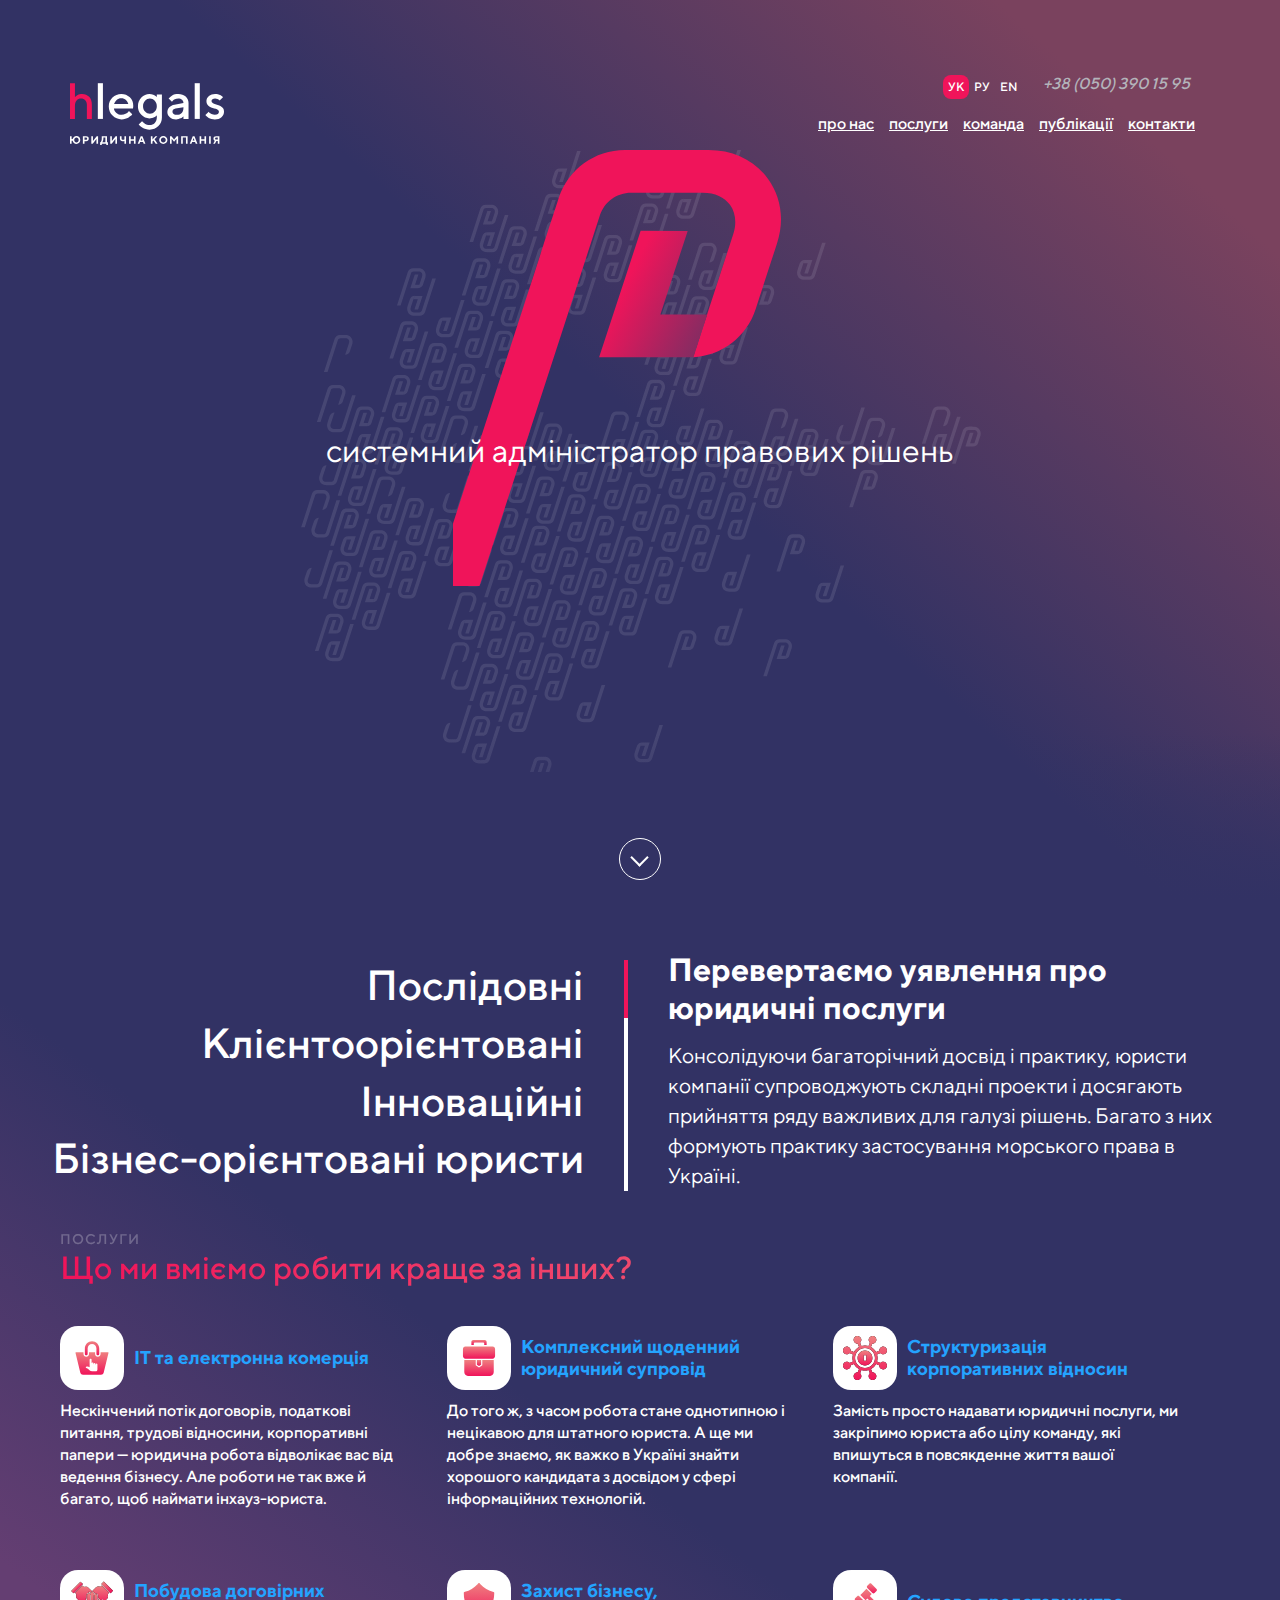
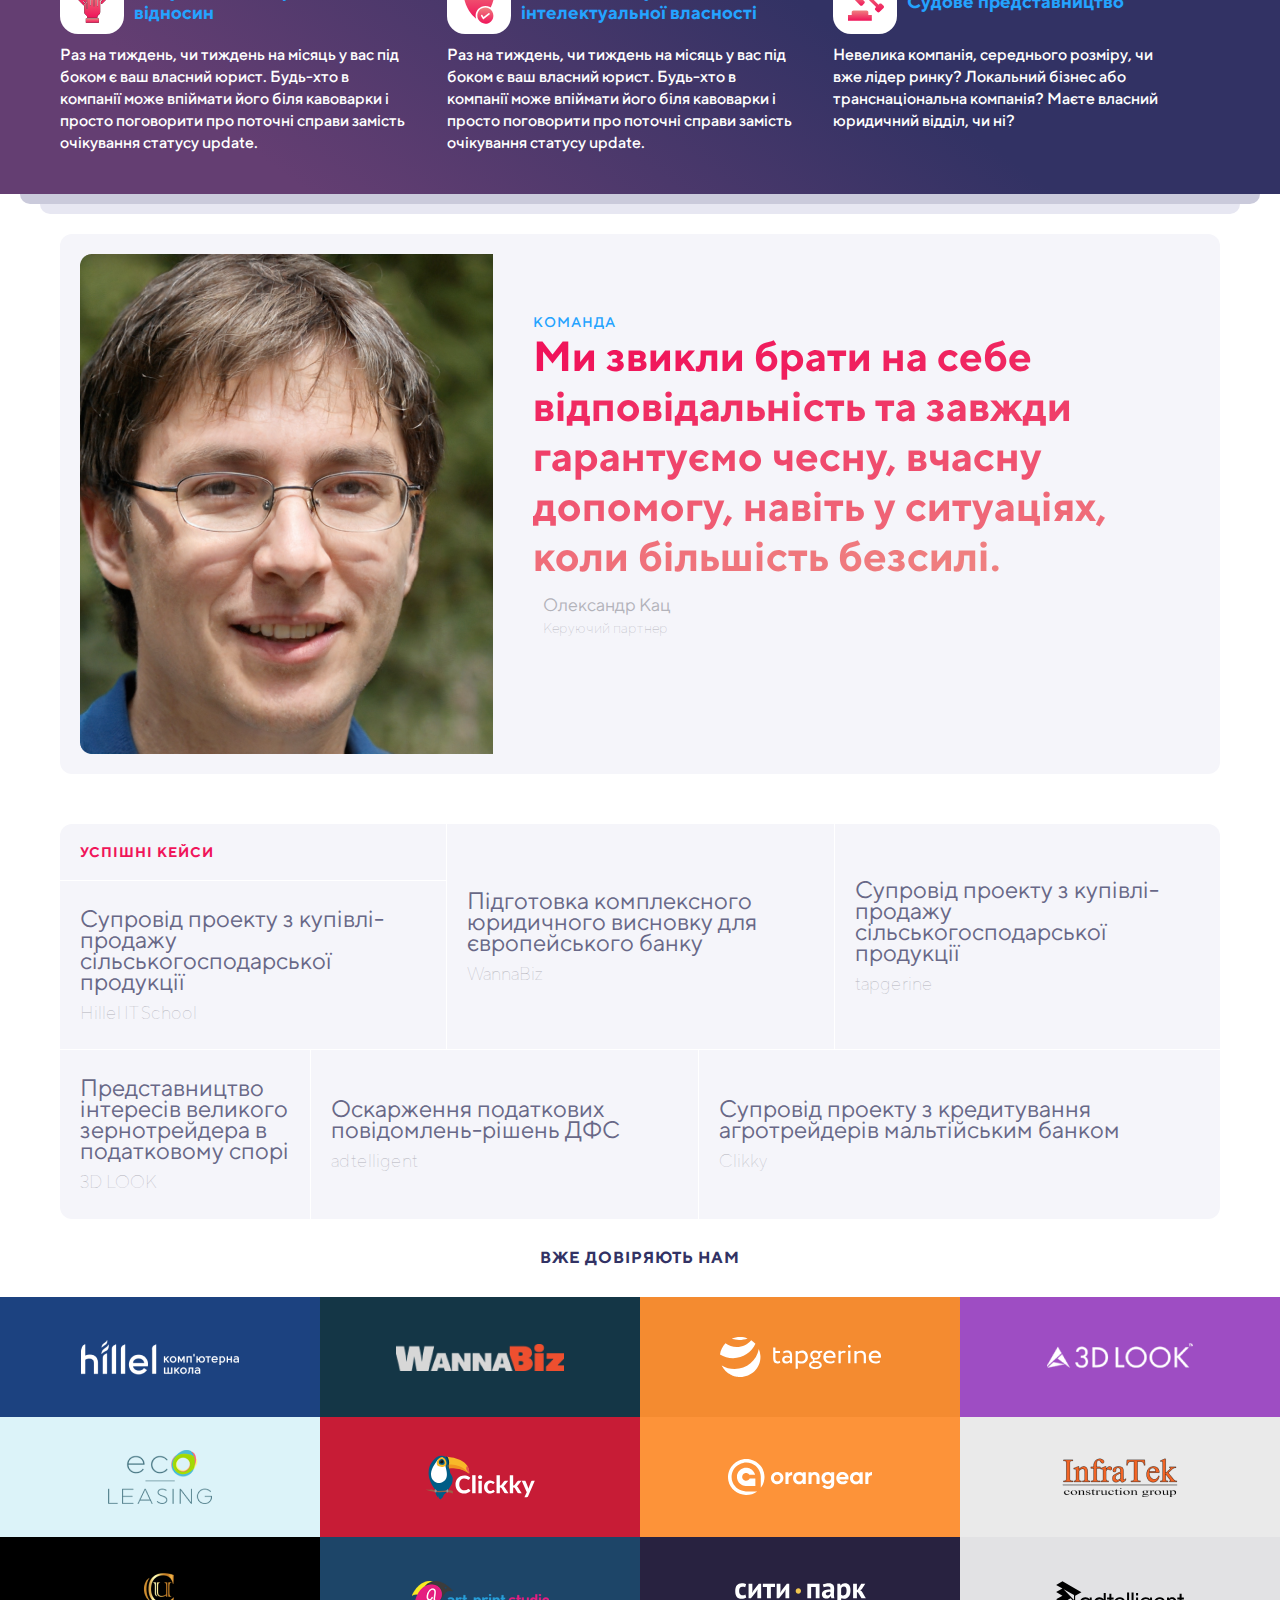
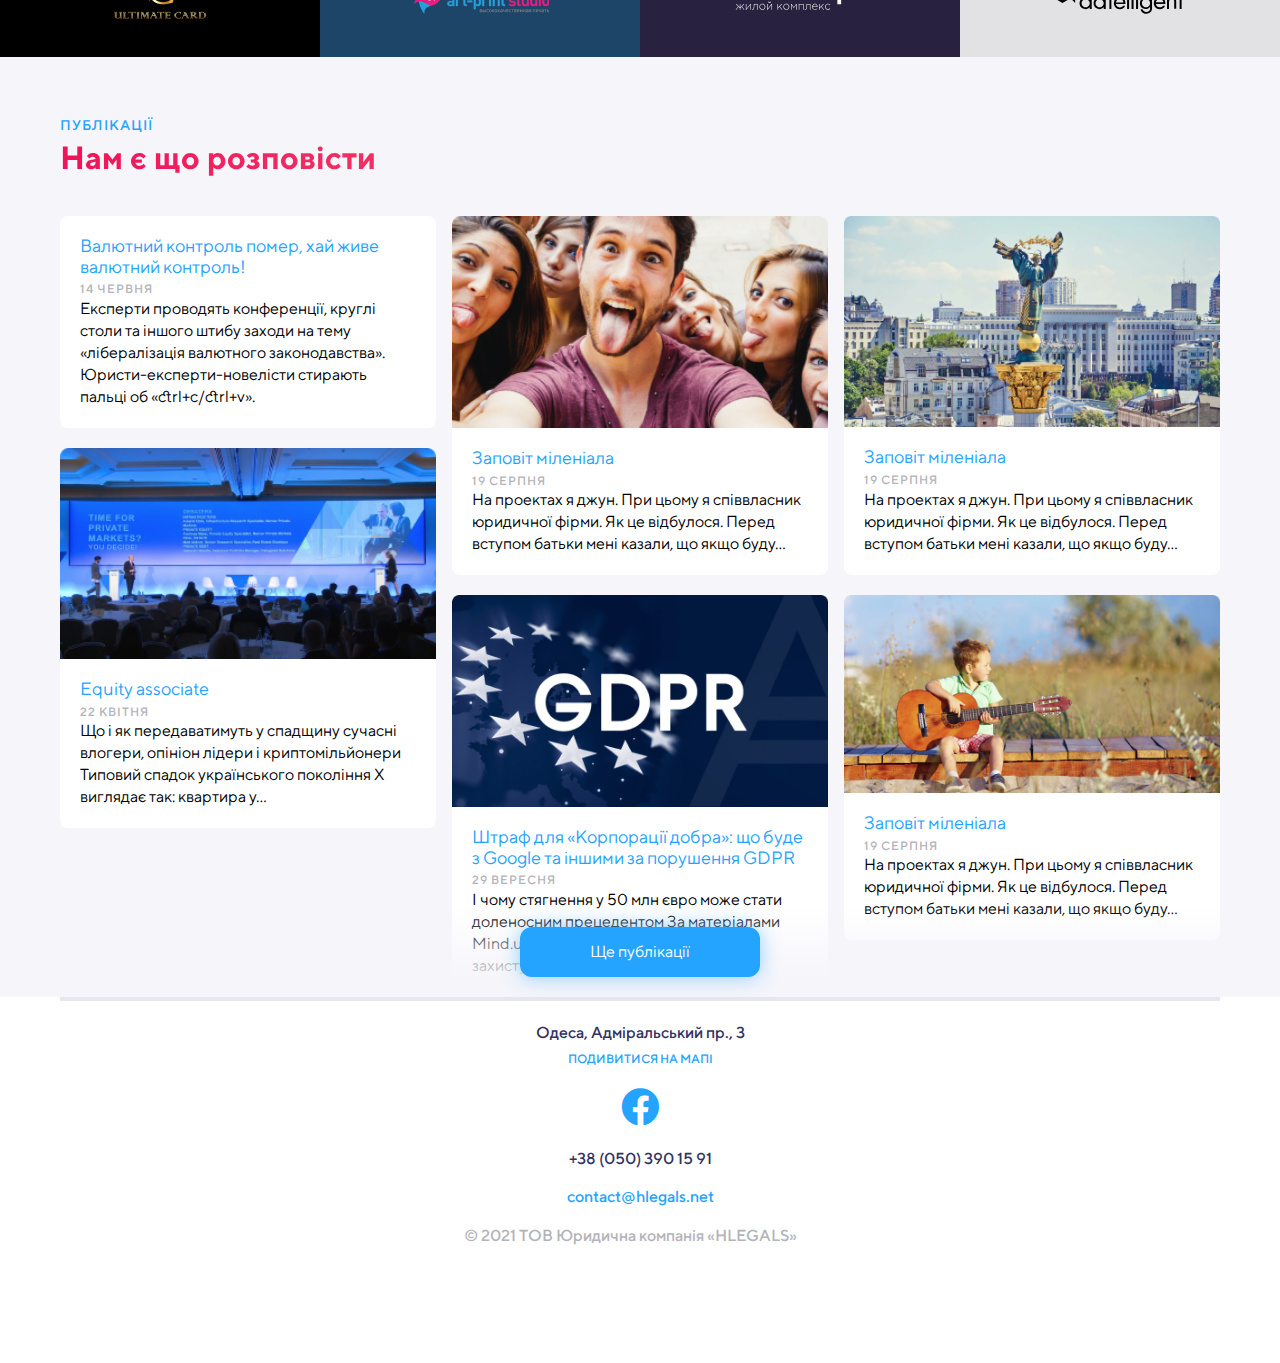
==== commit 34e372ed: "done" ====
--- a/index.html
+++ b/index.html
@@ -131,11 +131,11 @@
                     <span></span>
                 </label>
                 <ul class="main__menu menu__box navigation">
-                    <li>про нас</li>
-                    <li>послуги</li>
-                    <li>команда</li>
-                    <li>публікації</li>
-                    <li>контакти</li>
+                    <a href="#"><li>про нас</li></a>
+                    <a href="#"><li>послуги</li></a>
+                    <a href="#"><li>команда</li></a>
+                    <a href="#"><li>публікації</li></a>
+                    <a href="#"><li>контакти</li></a>
                 </ul>
             </nav>
         </header>
--- a/style.css
+++ b/style.css
@@ -147,7 +147,7 @@
 }
 
 .gradient-wrap {
-    background-image: linear-gradient(228.57deg, #323264 11.93%, #323264 57.17%, #643E72 87.46%);
+    background-image: linear-gradient(217deg, #323264 11.93%, #323264 57.17%, #643E72 87.46%);
 }
 
 .logo__top > svg{
@@ -211,6 +211,14 @@
 .top__content {
     min-height: 100vh;
     color: white;
+}
+
+.main__menu a {
+    color: white;
+}
+
+.main__menu a:hover {
+    color: rgba(240, 20, 90, 1);
 }
 
 .menu__btn {
@@ -966,6 +974,7 @@
     .slider__wrap {
         display: flex;
         flex-direction: row-reverse;
+        justify-content: center;
     }
 
     .slider__nav {
